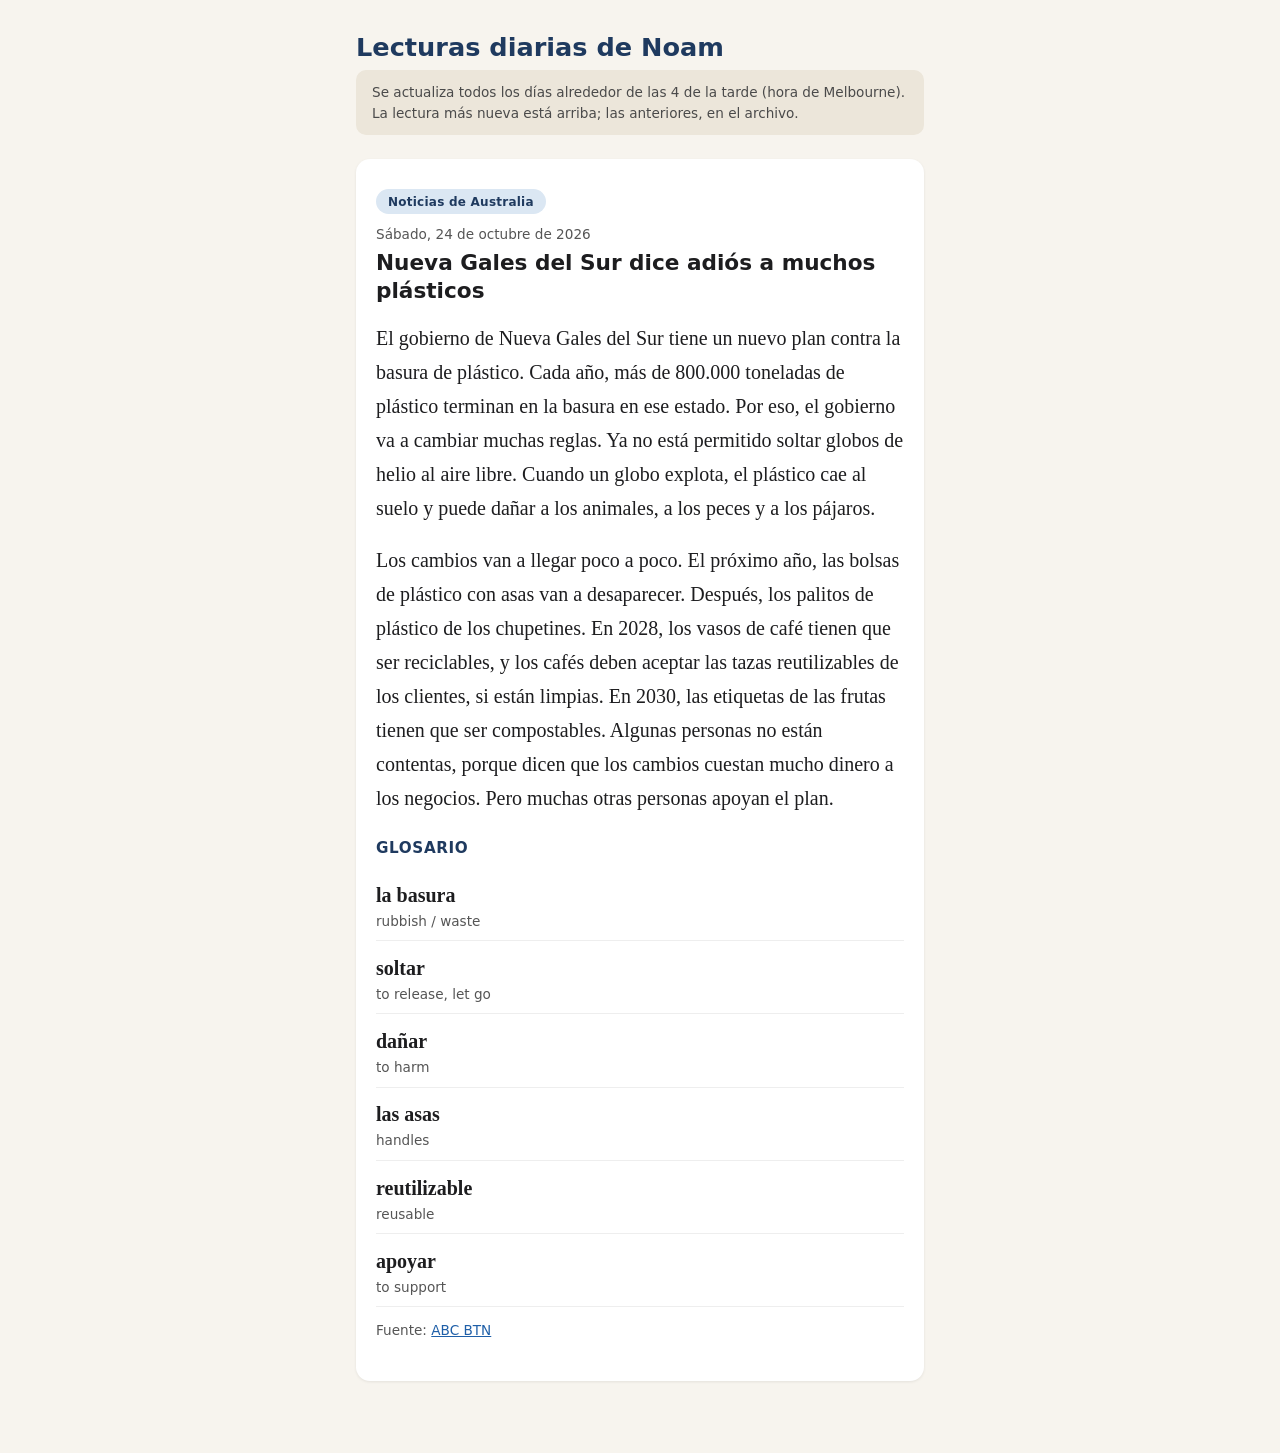
==== spanish/index.html @ 667cc692 "Make Spanish readings page standalone and phone-friendly" ====
<!doctype html>
<html lang="es">
<head>
<meta charset="utf-8">
<meta name="viewport" content="width=device-width, initial-scale=1, viewport-fit=cover">
<meta name="robots" content="noindex, nofollow">
<meta name="theme-color" content="#f7f4ee">
<title>Lecturas diarias de Noam</title>
<style>
*{box-sizing:border-box}
html{-webkit-text-size-adjust:100%}
body{margin:0;background:#f7f4ee;color:#1d1d1f;font:20px/1.7 Georgia,"Iowan Old Style","Times New Roman",serif}
main{max-width:38rem;margin:0 auto;padding:1.5rem 1.25rem 3rem}
header h1{font:700 1.6rem/1.25 system-ui,-apple-system,"Segoe UI",sans-serif;margin:.5rem 0 .4rem;color:#1f3a5f}
.note{font:.85rem/1.5 system-ui,-apple-system,sans-serif;color:#4a4a4a;background:#ece6da;border-radius:10px;padding:.75rem 1rem;margin:0 0 1.5rem}
.post{background:#fff;border-radius:14px;padding:1.4rem 1.25rem;box-shadow:0 1px 3px rgba(0,0,0,.08);margin-bottom:1.5rem}
.badge{display:inline-block;font:600 .75rem/1 system-ui,sans-serif;letter-spacing:.02em;background:#dbe7f3;color:#1f3a5f;border-radius:999px;padding:.4rem .75rem}
.date{font:.85rem/1.4 system-ui,sans-serif;color:#555;margin:.6rem 0 .2rem}
.post h2{font:700 1.35rem/1.3 system-ui,-apple-system,sans-serif;margin:.3rem 0 1rem;color:#1d1d1f}
.post p{margin:0 0 1.1rem}
h3{font:700 .95rem/1.3 system-ui,sans-serif;color:#1f3a5f;margin:1.5rem 0 .6rem;text-transform:uppercase;letter-spacing:.04em}
.gl{list-style:none;padding:0;margin:0}
.gl li{padding:.6rem 0;border-bottom:1px solid #eee}
.gl li:last-child{border-bottom:0}
.gl b{display:block;color:#1d1d1f}
.gl span{display:block;font:.85rem/1.4 system-ui,sans-serif;color:#555}
.src{font:.85rem/1.5 system-ui,sans-serif;color:#555;margin-top:1.2rem;padding-top:.8rem;border-top:1px solid #eee}
.src a{color:#1f5fa8;word-break:break-word}
.arch h2{font:700 1.15rem/1.3 system-ui,sans-serif;color:#1f3a5f;margin:2rem 0 .8rem}
details{background:#fff;border-radius:14px;margin-bottom:.8rem;box-shadow:0 1px 3px rgba(0,0,0,.08)}
summary{cursor:pointer;min-height:56px;padding:1rem 1.25rem;font:600 .95rem/1.4 system-ui,sans-serif;list-style:none}
summary::-webkit-details-marker{display:none}
summary::after{content:"＋";float:right;color:#1f3a5f}
details[open] summary::after{content:"－"}
summary small{display:block;font-weight:400;color:#555}
details .post{box-shadow:none;margin:0;padding-top:0}
</style>
</head>
<body>
<main>
  <header>
    <h1>Lecturas diarias de Noam</h1>
    <p class="note">Se actualiza todos los días alrededor de las 4 de la tarde (hora de Melbourne). La lectura más nueva está arriba; las anteriores, en el archivo.</p>
  </header>
  <div id="latest"><p>Cargando…</p></div>
  <section class="arch" id="archwrap" hidden><h2>Archivo</h2><div id="archive"></div></section>
</main>
<script>
const esc = s => String(s ?? "").replace(/[&<>"]/g, c => ({"&":"&amp;","<":"&lt;",">":"&gt;",'"':"&quot;"}[c]));
const body = (p, head) => (head ? `<span class="badge">${esc(p.topic)}</span><div class="date">${esc(p.date)}</div><h2>${esc(p.title)}</h2>` : "")
  + (p.paragraphs||[]).map(t => `<p>${esc(t)}</p>`).join("")
  + ((p.glossary||[]).length ? `<h3>Glosario</h3><ul class="gl">` + p.glossary.map(g => `<li><b>${esc(g.es)}</b><span>${esc(g.en)}</span></li>`).join("") + `</ul>` : "")
  + (p.source ? `<p class="src">Fuente: <a href="${esc(p.source.url)}" target="_blank" rel="noopener">${esc(p.source.name)}</a></p>` : "");
fetch("posts.json?v=" + Date.now(), {cache: "no-store"}).then(r => r.json()).then(posts => {
  const [latest, ...older] = posts;
  document.getElementById("latest").innerHTML = latest ? `<article class="post">${body(latest, true)}</article>` : "<p>Todavía no hay lecturas.</p>";
  if (older.length) {
    document.getElementById("archwrap").hidden = false;
    document.getElementById("archive").innerHTML = older.map(p =>
      `<details><summary><span class="badge">${esc(p.topic)}</span> ${esc(p.title)}<small>${esc(p.date)}</small></summary><article class="post">${body(p, false)}</article></details>`).join("");
  }
}).catch(e => { console.error(e); document.getElementById("latest").innerHTML = "<p>No se pudieron cargar las lecturas. Intenta más tarde.</p>"; });
</script>
</body>
</html>
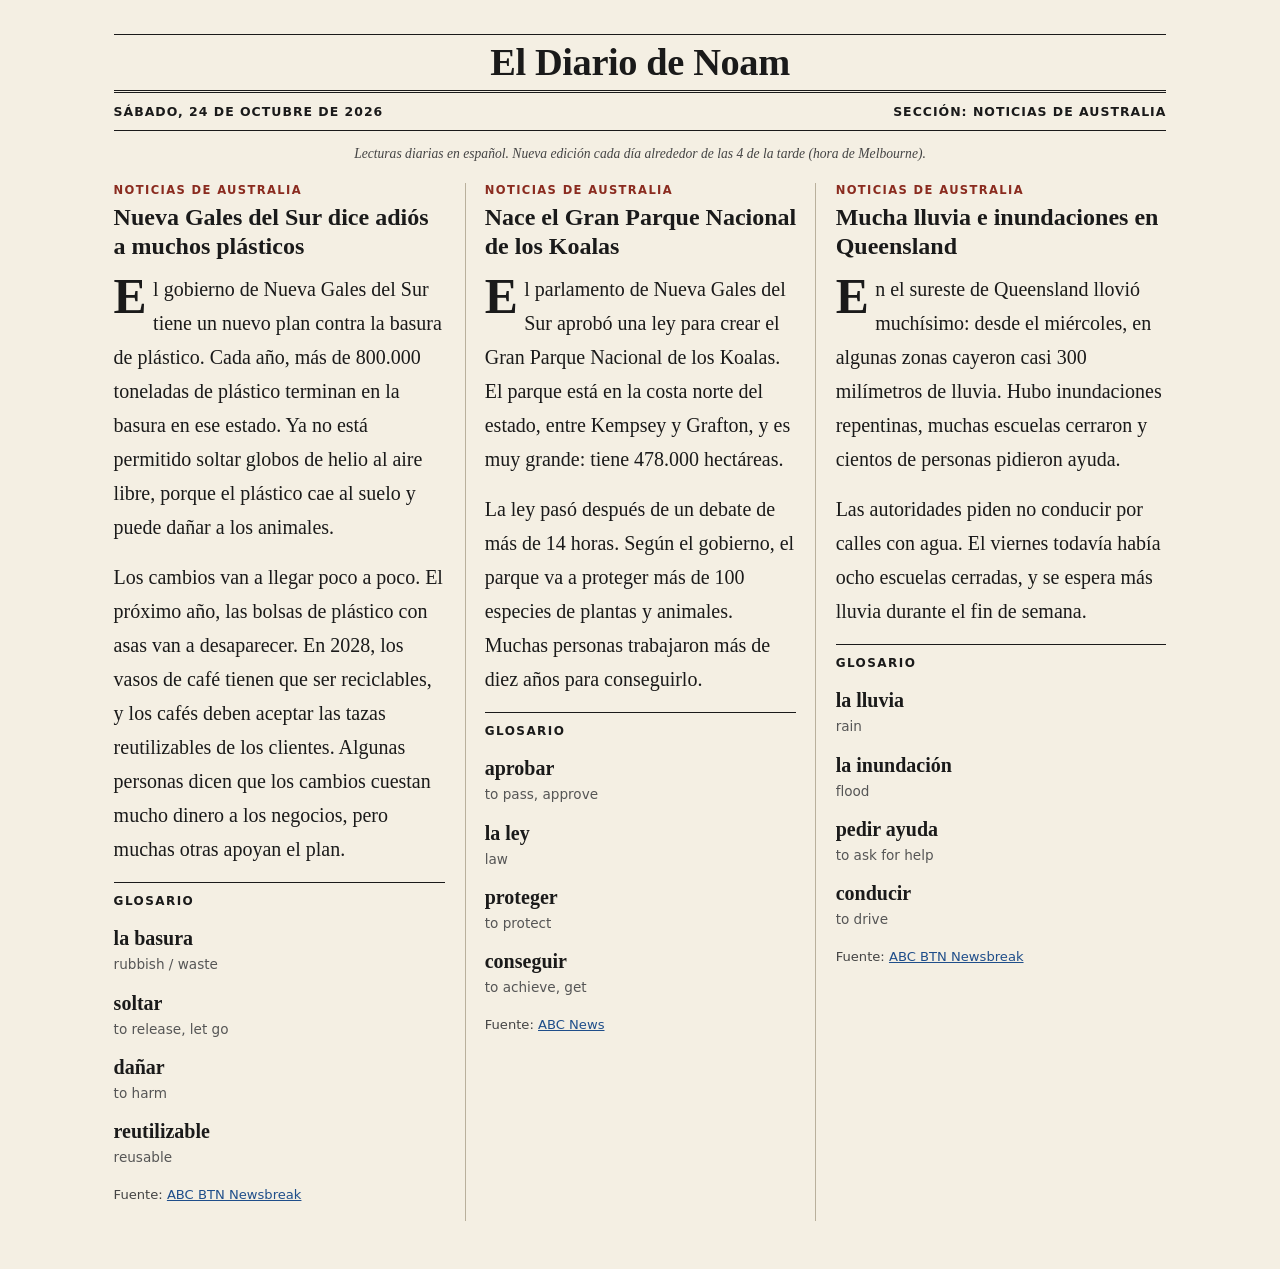
==== commit 33cf3289: "Spanish: newspaper layout with 3 daily items (index.html)" ====
--- a/spanish/index.html
+++ b/spanish/index.html
@@ -4,62 +4,80 @@
 <meta charset="utf-8">
 <meta name="viewport" content="width=device-width, initial-scale=1, viewport-fit=cover">
 <meta name="robots" content="noindex, nofollow">
-<meta name="theme-color" content="#f7f4ee">
-<title>Lecturas diarias de Noam</title>
+<meta name="theme-color" content="#f4efe3">
+<title>El Diario de Noam — Lecturas diarias</title>
 <style>
 *{box-sizing:border-box}
 html{-webkit-text-size-adjust:100%}
-body{margin:0;background:#f7f4ee;color:#1d1d1f;font:20px/1.7 Georgia,"Iowan Old Style","Times New Roman",serif}
-main{max-width:38rem;margin:0 auto;padding:1.5rem 1.25rem 3rem}
-header h1{font:700 1.6rem/1.25 system-ui,-apple-system,"Segoe UI",sans-serif;margin:.5rem 0 .4rem;color:#1f3a5f}
-.note{font:.85rem/1.5 system-ui,-apple-system,sans-serif;color:#4a4a4a;background:#ece6da;border-radius:10px;padding:.75rem 1rem;margin:0 0 1.5rem}
-.post{background:#fff;border-radius:14px;padding:1.4rem 1.25rem;box-shadow:0 1px 3px rgba(0,0,0,.08);margin-bottom:1.5rem}
-.badge{display:inline-block;font:600 .75rem/1 system-ui,sans-serif;letter-spacing:.02em;background:#dbe7f3;color:#1f3a5f;border-radius:999px;padding:.4rem .75rem}
-.date{font:.85rem/1.4 system-ui,sans-serif;color:#555;margin:.6rem 0 .2rem}
-.post h2{font:700 1.35rem/1.3 system-ui,-apple-system,sans-serif;margin:.3rem 0 1rem;color:#1d1d1f}
-.post p{margin:0 0 1.1rem}
-h3{font:700 .95rem/1.3 system-ui,sans-serif;color:#1f3a5f;margin:1.5rem 0 .6rem;text-transform:uppercase;letter-spacing:.04em}
-.gl{list-style:none;padding:0;margin:0}
-.gl li{padding:.6rem 0;border-bottom:1px solid #eee}
-.gl li:last-child{border-bottom:0}
-.gl b{display:block;color:#1d1d1f}
+body{margin:0;background:#f4efe3;color:#1a1a1a;font:20px/1.7 Georgia,"Iowan Old Style","Times New Roman",serif}
+main{max-width:38rem;margin:0 auto;padding:1.25rem 1.1rem 3rem}
+@media (min-width:900px){main{max-width:68rem}}
+.mast{text-align:center;padding:.5rem 0 0}
+.mast h1{font:900 2.4rem/1.05 "Playfair Display",Georgia,"Times New Roman",serif;letter-spacing:-.01em;margin:.2rem 0 .5rem}
+.dbl{border:0;border-top:3px double #1a1a1a;margin:.4rem 0}
+.thin{border:0;border-top:1px solid #1a1a1a;margin:.4rem 0}
+.ed{display:flex;flex-wrap:wrap;justify-content:space-between;gap:.3rem 1rem;font:600 .78rem/1.4 system-ui,sans-serif;text-transform:uppercase;letter-spacing:.08em;padding:.2rem 0}
+.note{font:italic .85rem/1.5 Georgia,serif;color:#444;text-align:center;margin:.8rem 0 1.2rem}
+.items{display:grid;grid-template-columns:1fr;gap:0}
+@media (min-width:900px){.items{grid-template-columns:repeat(3,1fr)}.items article{padding:0 1.2rem;border-left:1px solid #b9b09c}.items article:first-child{border-left:0;padding-left:0}.items article:last-child{padding-right:0}}
+article{padding:1rem 0 1.4rem;border-bottom:1px solid #b9b09c}
+@media (min-width:900px){article{border-bottom:0}}
+.kicker{font:700 .72rem/1.3 system-ui,sans-serif;text-transform:uppercase;letter-spacing:.12em;color:#8a2b1f}
+article h2{font:800 1.5rem/1.2 Georgia,"Times New Roman",serif;margin:.3rem 0 .7rem}
+article p{margin:0 0 1rem}
+article p:first-of-type::first-letter{float:left;font:800 3.1rem/.85 Georgia,serif;padding:.3rem .4rem 0 0}
+.gl{border-top:1px solid #1a1a1a;margin-top:.6rem;padding-top:.5rem}
+.gl h3{font:700 .75rem/1.3 system-ui,sans-serif;text-transform:uppercase;letter-spacing:.12em;margin:.2rem 0 .4rem;font-variant:small-caps}
+.gl ul{list-style:none;padding:0;margin:0}
+.gl li{padding:.35rem 0}
+.gl b{display:block}
 .gl span{display:block;font:.85rem/1.4 system-ui,sans-serif;color:#555}
-.src{font:.85rem/1.5 system-ui,sans-serif;color:#555;margin-top:1.2rem;padding-top:.8rem;border-top:1px solid #eee}
-.src a{color:#1f5fa8;word-break:break-word}
-.arch h2{font:700 1.15rem/1.3 system-ui,sans-serif;color:#1f3a5f;margin:2rem 0 .8rem}
-details{background:#fff;border-radius:14px;margin-bottom:.8rem;box-shadow:0 1px 3px rgba(0,0,0,.08)}
-summary{cursor:pointer;min-height:56px;padding:1rem 1.25rem;font:600 .95rem/1.4 system-ui,sans-serif;list-style:none}
+.src{font:.82rem/1.5 system-ui,sans-serif;color:#444;margin-top:.8rem}
+.src a{color:#1f4e8a;word-break:break-word}
+.arch{margin-top:2rem}
+.arch h2{font:800 1.3rem/1.2 Georgia,serif;text-align:center;margin:0 0 .6rem}
+details{border-bottom:1px solid #b9b09c}
+summary{cursor:pointer;min-height:56px;padding:1rem .2rem;font:700 1rem/1.4 Georgia,serif;list-style:none}
 summary::-webkit-details-marker{display:none}
-summary::after{content:"＋";float:right;color:#1f3a5f}
+summary::after{content:"＋";float:right}
 details[open] summary::after{content:"－"}
-summary small{display:block;font-weight:400;color:#555}
-details .post{box-shadow:none;margin:0;padding-top:0}
+summary small{display:block;font:600 .75rem/1.4 system-ui,sans-serif;text-transform:uppercase;letter-spacing:.08em;color:#666}
 </style>
 </head>
 <body>
 <main>
-  <header>
-    <h1>Lecturas diarias de Noam</h1>
-    <p class="note">Se actualiza todos los días alrededor de las 4 de la tarde (hora de Melbourne). La lectura más nueva está arriba; las anteriores, en el archivo.</p>
+  <header class="mast">
+    <hr class="thin">
+    <h1>El Diario de Noam</h1>
+    <hr class="dbl">
+    <div class="ed"><span id="edate">—</span><span id="esec">Sección: —</span></div>
+    <hr class="thin">
+    <p class="note">Lecturas diarias en español. Nueva edición cada día alrededor de las 4 de la tarde (hora de Melbourne).</p>
   </header>
-  <div id="latest"><p>Cargando…</p></div>
-  <section class="arch" id="archwrap" hidden><h2>Archivo</h2><div id="archive"></div></section>
+  <section id="today"><p>Cargando…</p></section>
+  <section class="arch" id="archwrap" hidden><hr class="dbl"><h2>Ediciones anteriores</h2><div id="archive"></div></section>
 </main>
 <script>
 const esc = s => String(s ?? "").replace(/[&<>"]/g, c => ({"&":"&amp;","<":"&lt;",">":"&gt;",'"':"&quot;"}[c]));
-const body = (p, head) => (head ? `<span class="badge">${esc(p.topic)}</span><div class="date">${esc(p.date)}</div><h2>${esc(p.title)}</h2>` : "")
-  + (p.paragraphs||[]).map(t => `<p>${esc(t)}</p>`).join("")
-  + ((p.glossary||[]).length ? `<h3>Glosario</h3><ul class="gl">` + p.glossary.map(g => `<li><b>${esc(g.es)}</b><span>${esc(g.en)}</span></li>`).join("") + `</ul>` : "")
-  + (p.source ? `<p class="src">Fuente: <a href="${esc(p.source.url)}" target="_blank" rel="noopener">${esc(p.source.name)}</a></p>` : "");
-fetch("posts.json?v=" + Date.now(), {cache: "no-store"}).then(r => r.json()).then(posts => {
-  const [latest, ...older] = posts;
-  document.getElementById("latest").innerHTML = latest ? `<article class="post">${body(latest, true)}</article>` : "<p>Todavía no hay lecturas.</p>";
+const norm = e => e.items ? e : { ...e, items: [{ title: e.title, paragraphs: e.paragraphs, glossary: e.glossary, source: e.source }] };
+const item = (it, sec) => `<article><div class="kicker">${esc(sec)}</div><h2>${esc(it.title)}</h2>`
+  + (it.paragraphs||[]).map(t => `<p>${esc(t)}</p>`).join("")
+  + ((it.glossary||[]).length ? `<div class="gl"><h3>Glosario</h3><ul>` + it.glossary.map(g => `<li><b>${esc(g.es)}</b><span>${esc(g.en)}</span></li>`).join("") + `</ul></div>` : "")
+  + (it.source ? `<p class="src">Fuente: <a href="${esc(it.source.url)}" target="_blank" rel="noopener">${esc(it.source.name)}</a></p>` : "")
+  + `</article>`;
+const edition = e => `<div class="items">${e.items.map(it => item(it, e.topic)).join("")}</div>`;
+fetch("posts.json?v=" + Date.now(), {cache: "no-store"}).then(r => r.json()).then(raw => {
+  const eds = raw.map(norm), [cur, ...older] = eds;
+  if (!cur) { document.getElementById("today").innerHTML = "<p>Todavía no hay ediciones.</p>"; return; }
+  document.getElementById("edate").textContent = cur.date;
+  document.getElementById("esec").textContent = "Sección: " + cur.topic;
+  document.getElementById("today").innerHTML = edition(cur);
   if (older.length) {
     document.getElementById("archwrap").hidden = false;
-    document.getElementById("archive").innerHTML = older.map(p =>
-      `<details><summary><span class="badge">${esc(p.topic)}</span> ${esc(p.title)}<small>${esc(p.date)}</small></summary><article class="post">${body(p, false)}</article></details>`).join("");
+    document.getElementById("archive").innerHTML = older.map(e =>
+      `<details><summary>${esc(e.date)}<small>Sección: ${esc(e.topic)} · ${e.items.length} noticia${e.items.length > 1 ? "s" : ""}</small></summary>${edition(e)}</details>`).join("");
   }
-}).catch(e => { console.error(e); document.getElementById("latest").innerHTML = "<p>No se pudieron cargar las lecturas. Intenta más tarde.</p>"; });
+}).catch(e => { console.error(e); document.getElementById("today").innerHTML = "<p>No se pudo cargar la edición. Intenta más tarde.</p>"; });
 </script>
 </body>
 </html>
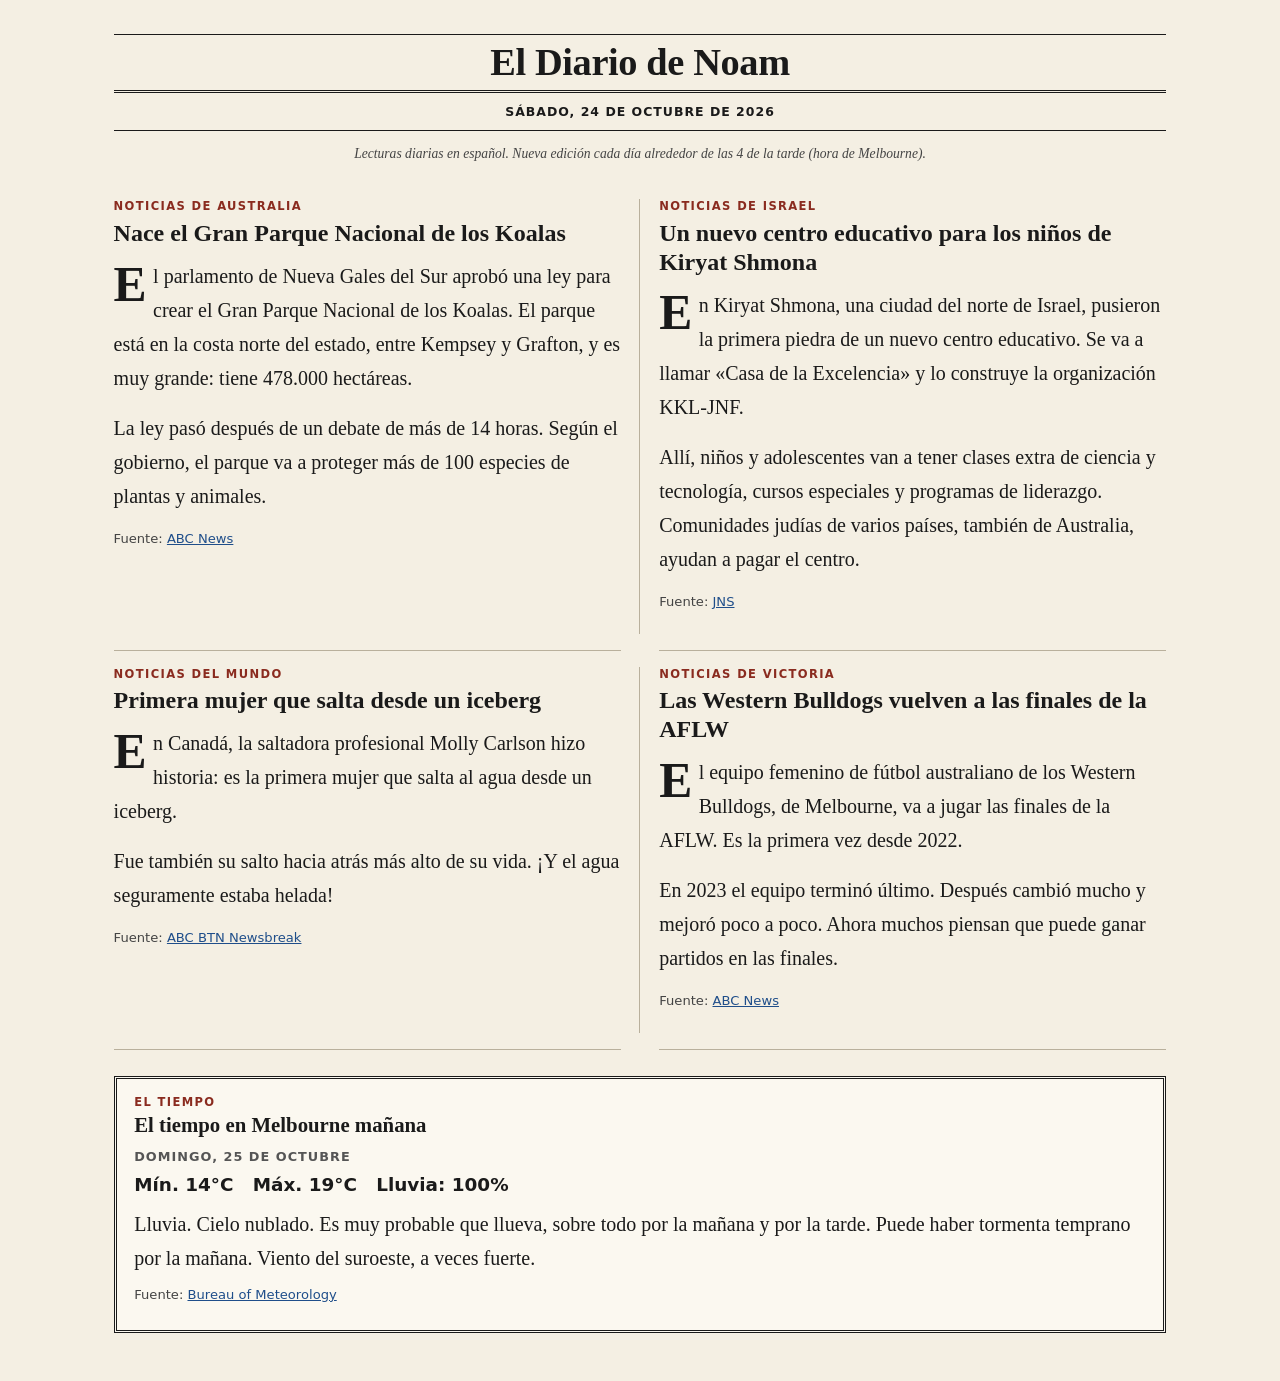
==== commit 39eb0c1d: "Diario: 4 sections + Melbourne weather, no glossary (index.html)" ====
--- a/spanish/index.html
+++ b/spanish/index.html
@@ -19,19 +19,19 @@
 .ed{display:flex;flex-wrap:wrap;justify-content:space-between;gap:.3rem 1rem;font:600 .78rem/1.4 system-ui,sans-serif;text-transform:uppercase;letter-spacing:.08em;padding:.2rem 0}
 .note{font:italic .85rem/1.5 Georgia,serif;color:#444;text-align:center;margin:.8rem 0 1.2rem}
 .items{display:grid;grid-template-columns:1fr;gap:0}
-@media (min-width:900px){.items{grid-template-columns:repeat(3,1fr)}.items article{padding:0 1.2rem;border-left:1px solid #b9b09c}.items article:first-child{border-left:0;padding-left:0}.items article:last-child{padding-right:0}}
+@media (min-width:900px){.items{grid-template-columns:1fr 1fr;column-gap:2.4rem}.items article{position:relative}.items article:nth-child(odd)::after{content:"";position:absolute;top:1rem;bottom:1rem;right:-1.2rem;border-right:1px solid #b9b09c}}
 article{padding:1rem 0 1.4rem;border-bottom:1px solid #b9b09c}
-@media (min-width:900px){article{border-bottom:0}}
+
 .kicker{font:700 .72rem/1.3 system-ui,sans-serif;text-transform:uppercase;letter-spacing:.12em;color:#8a2b1f}
 article h2{font:800 1.5rem/1.2 Georgia,"Times New Roman",serif;margin:.3rem 0 .7rem}
 article p{margin:0 0 1rem}
 article p:first-of-type::first-letter{float:left;font:800 3.1rem/.85 Georgia,serif;padding:.3rem .4rem 0 0}
-.gl{border-top:1px solid #1a1a1a;margin-top:.6rem;padding-top:.5rem}
-.gl h3{font:700 .75rem/1.3 system-ui,sans-serif;text-transform:uppercase;letter-spacing:.12em;margin:.2rem 0 .4rem;font-variant:small-caps}
-.gl ul{list-style:none;padding:0;margin:0}
-.gl li{padding:.35rem 0}
-.gl b{display:block}
-.gl span{display:block;font:.85rem/1.4 system-ui,sans-serif;color:#555}
+
+.wx{border:3px double #1a1a1a;padding:1rem 1.1rem;margin:1.6rem 0 0;background:#fbf8f0}
+.wx h2{font:800 1.3rem/1.2 Georgia,serif;margin:.2rem 0 .6rem}
+.wx .t{display:flex;gap:1.2rem;flex-wrap:wrap;font:700 1.15rem/1.4 system-ui,sans-serif;margin:.2rem 0 .6rem}
+.wx p{margin:0 0 .6rem}
+.date{font:600 .8rem/1.4 system-ui,sans-serif;text-transform:uppercase;letter-spacing:.08em;color:#555;margin:0 0 .4rem}
 .src{font:.82rem/1.5 system-ui,sans-serif;color:#444;margin-top:.8rem}
 .src a{color:#1f4e8a;word-break:break-word}
 .arch{margin-top:2rem}
@@ -50,7 +50,7 @@
     <hr class="thin">
     <h1>El Diario de Noam</h1>
     <hr class="dbl">
-    <div class="ed"><span id="edate">—</span><span id="esec">Sección: —</span></div>
+    <div class="ed" style="justify-content:center"><span id="edate">—</span></div>
     <hr class="thin">
     <p class="note">Lecturas diarias en español. Nueva edición cada día alrededor de las 4 de la tarde (hora de Melbourne).</p>
   </header>
@@ -59,25 +59,26 @@
 </main>
 <script>
 const esc = s => String(s ?? "").replace(/[&<>"]/g, c => ({"&":"&amp;","<":"&lt;",">":"&gt;",'"':"&quot;"}[c]));
-const norm = e => e.items ? e : { ...e, items: [{ title: e.title, paragraphs: e.paragraphs, glossary: e.glossary, source: e.source }] };
-const item = (it, sec) => `<article><div class="kicker">${esc(sec)}</div><h2>${esc(it.title)}</h2>`
+const norm = e => e.items ? e : { ...e, items: [{ title: e.title, paragraphs: e.paragraphs, source: e.source }] };
+const item = (it, e) => `<article><div class="kicker">${esc(it.section || e.topic || "")}</div><h2>${esc(it.title)}</h2>`
   + (it.paragraphs||[]).map(t => `<p>${esc(t)}</p>`).join("")
-  + ((it.glossary||[]).length ? `<div class="gl"><h3>Glosario</h3><ul>` + it.glossary.map(g => `<li><b>${esc(g.es)}</b><span>${esc(g.en)}</span></li>`).join("") + `</ul></div>` : "")
   + (it.source ? `<p class="src">Fuente: <a href="${esc(it.source.url)}" target="_blank" rel="noopener">${esc(it.source.name)}</a></p>` : "")
   + `</article>`;
-const edition = e => `<div class="items">${e.items.map(it => item(it, e.topic)).join("")}</div>`;
+const wx = w => !w ? "" : `<aside class="wx"><div class="kicker">El tiempo</div><h2>El tiempo en Melbourne mañana</h2><div class="date">${esc(w.day)}</div>`
+  + `<div class="t"><span>Mín. ${esc(w.min)}°C</span><span>Máx. ${esc(w.max)}°C</span><span>Lluvia: ${esc(w.rainChance)}%</span></div>`
+  + `<p>${esc(w.summary)}</p>` + (w.source ? `<p class="src">Fuente: <a href="${esc(w.source.url)}" target="_blank" rel="noopener">${esc(w.source.name)}</a></p>` : "") + `</aside>`;
+const edition = e => `<div class="items">${e.items.map(it => item(it, e)).join("")}</div>${wx(e.weather)}`;
 fetch("posts.json?v=" + Date.now(), {cache: "no-store"}).then(r => r.json()).then(raw => {
-  const eds = raw.map(norm), [cur, ...older] = eds;
+  const [cur, ...older] = raw.map(norm);
   if (!cur) { document.getElementById("today").innerHTML = "<p>Todavía no hay ediciones.</p>"; return; }
   document.getElementById("edate").textContent = cur.date;
-  document.getElementById("esec").textContent = "Sección: " + cur.topic;
   document.getElementById("today").innerHTML = edition(cur);
   if (older.length) {
     document.getElementById("archwrap").hidden = false;
     document.getElementById("archive").innerHTML = older.map(e =>
-      `<details><summary>${esc(e.date)}<small>Sección: ${esc(e.topic)} · ${e.items.length} noticia${e.items.length > 1 ? "s" : ""}</small></summary>${edition(e)}</details>`).join("");
+      `<details><summary>${esc(e.date)}<small>${e.items.length} noticia${e.items.length > 1 ? "s" : ""}${e.weather ? " · el tiempo" : ""}</small></summary>${edition(e)}</details>`).join("");
   }
-}).catch(e => { console.error(e); document.getElementById("today").innerHTML = "<p>No se pudo cargar la edición. Intenta más tarde.</p>"; });
+}).catch(err => { console.error(err); document.getElementById("today").innerHTML = "<p>No se pudo cargar la edición. Intenta más tarde.</p>"; });
 </script>
 </body>
 </html>
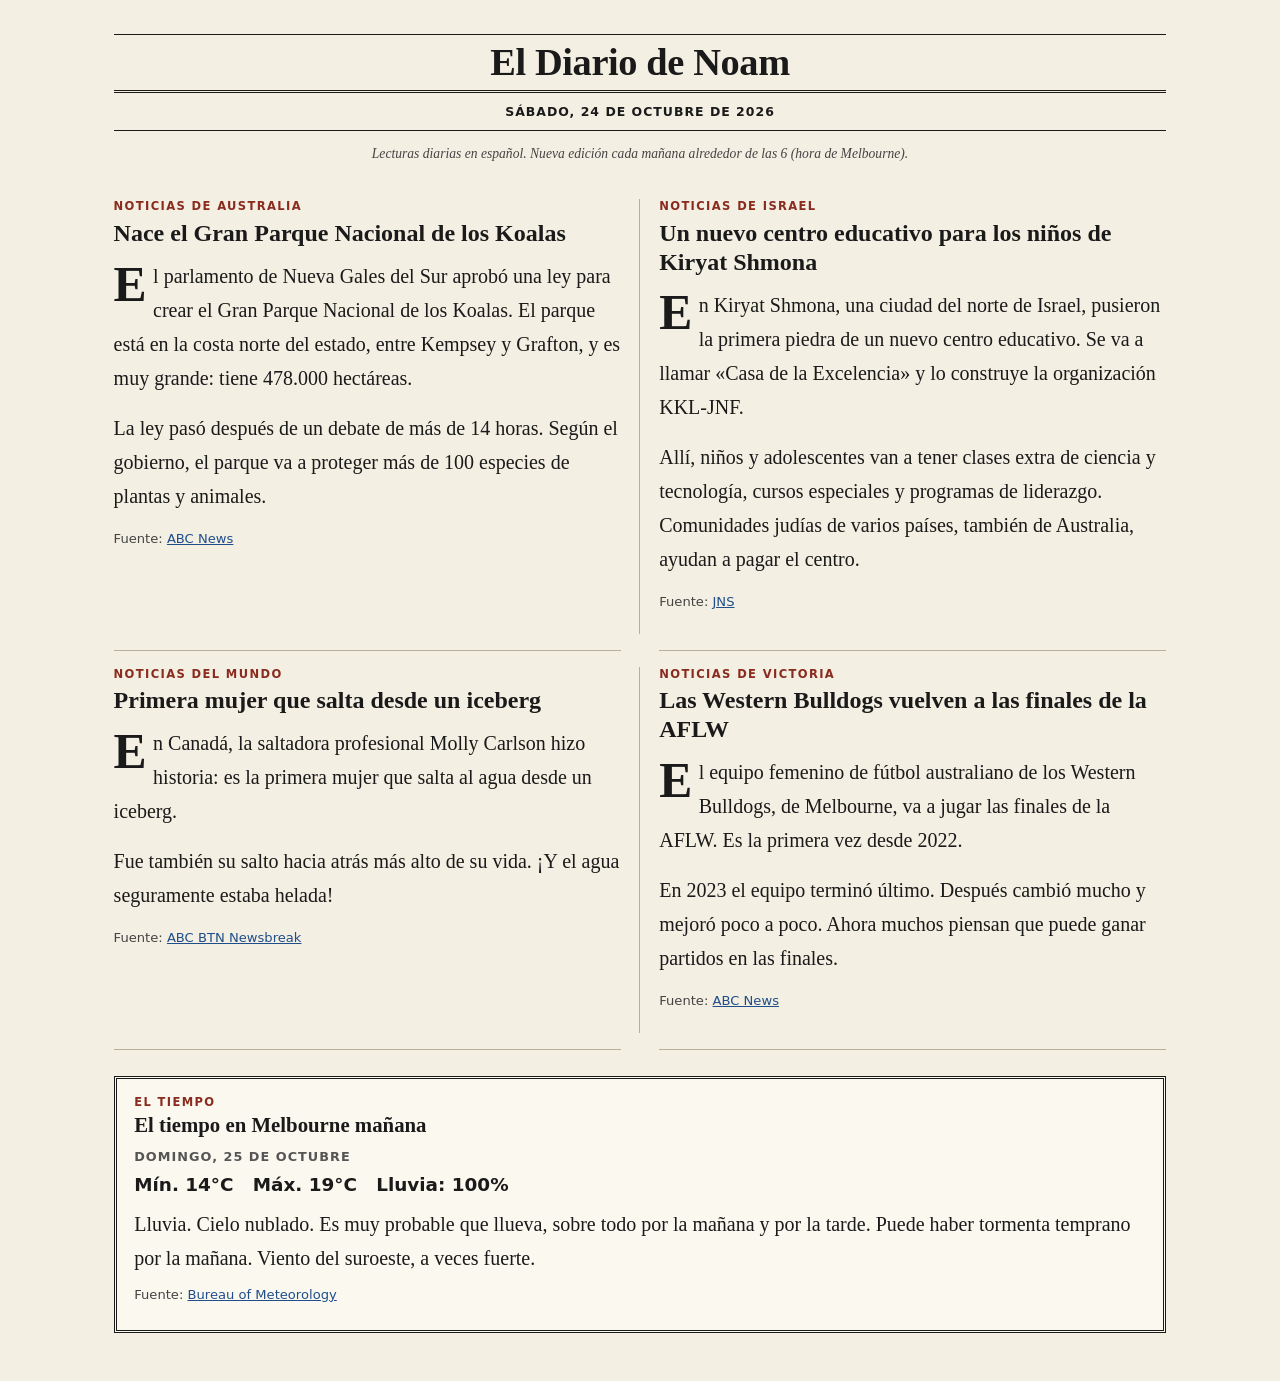
==== commit 054a45b0: "Diario: 6 AM editions, today's Bentleigh East weather heading" ====
--- a/spanish/index.html
+++ b/spanish/index.html
@@ -52,7 +52,7 @@
     <hr class="dbl">
     <div class="ed" style="justify-content:center"><span id="edate">—</span></div>
     <hr class="thin">
-    <p class="note">Lecturas diarias en español. Nueva edición cada día alrededor de las 4 de la tarde (hora de Melbourne).</p>
+    <p class="note">Lecturas diarias en español. Nueva edición cada mañana alrededor de las 6 (hora de Melbourne).</p>
   </header>
   <section id="today"><p>Cargando…</p></section>
   <section class="arch" id="archwrap" hidden><hr class="dbl"><h2>Ediciones anteriores</h2><div id="archive"></div></section>
@@ -64,7 +64,7 @@
   + (it.paragraphs||[]).map(t => `<p>${esc(t)}</p>`).join("")
   + (it.source ? `<p class="src">Fuente: <a href="${esc(it.source.url)}" target="_blank" rel="noopener">${esc(it.source.name)}</a></p>` : "")
   + `</article>`;
-const wx = w => !w ? "" : `<aside class="wx"><div class="kicker">El tiempo</div><h2>El tiempo en Melbourne mañana</h2><div class="date">${esc(w.day)}</div>`
+const wx = w => !w ? "" : `<aside class="wx"><div class="kicker">El tiempo</div><h2>${esc(w.heading || (w.place ? "El tiempo hoy en " + w.place : "El tiempo en Melbourne mañana"))}</h2><div class="date">${esc(w.day)}</div>`
   + `<div class="t"><span>Mín. ${esc(w.min)}°C</span><span>Máx. ${esc(w.max)}°C</span><span>Lluvia: ${esc(w.rainChance)}%</span></div>`
   + `<p>${esc(w.summary)}</p>` + (w.source ? `<p class="src">Fuente: <a href="${esc(w.source.url)}" target="_blank" rel="noopener">${esc(w.source.name)}</a></p>` : "") + `</aside>`;
 const edition = e => `<div class="items">${e.items.map(it => item(it, e)).join("")}</div>${wx(e.weather)}`;
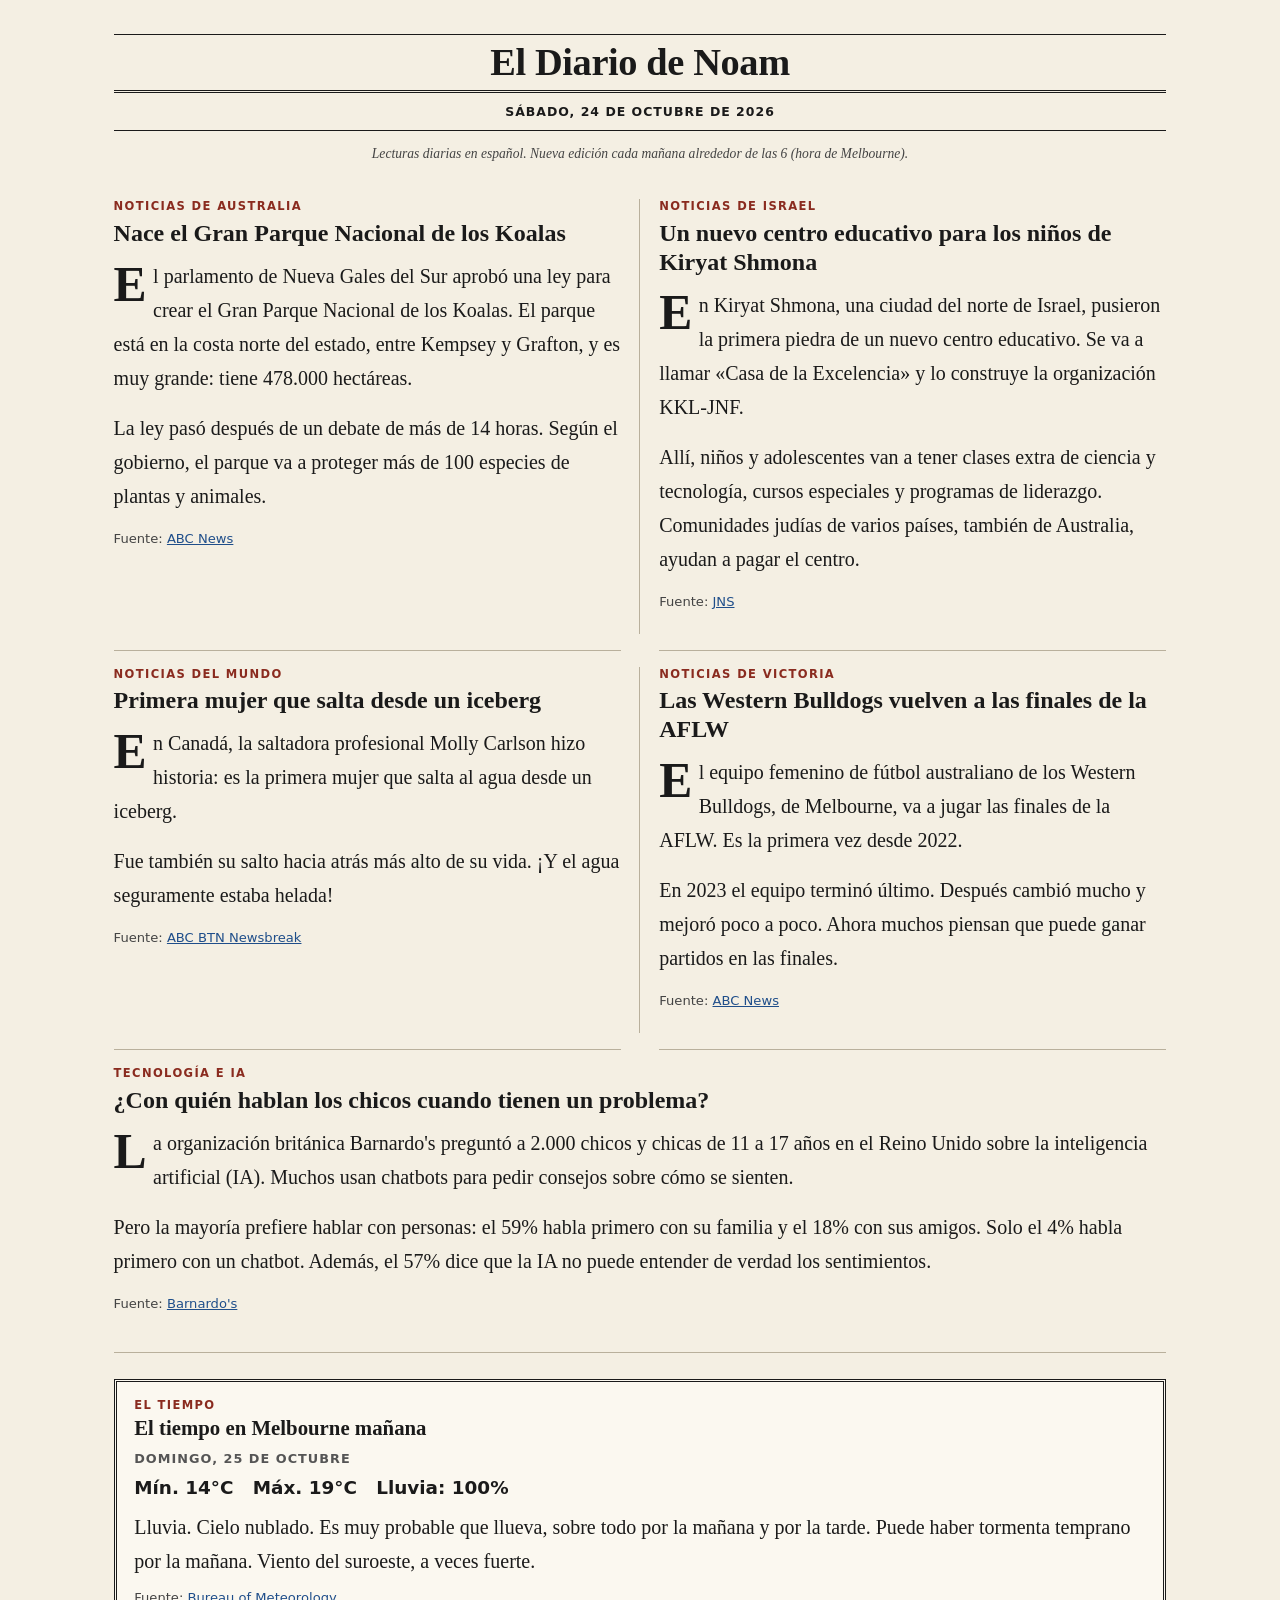
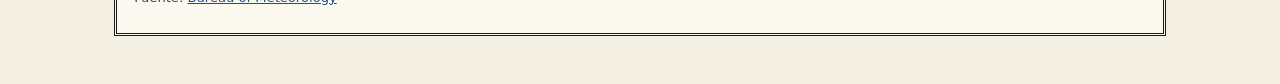
==== commit ac0cfb0f: "Diario: add Tecnología e IA section (index.html)" ====
--- a/spanish/index.html
+++ b/spanish/index.html
@@ -19,7 +19,7 @@
 .ed{display:flex;flex-wrap:wrap;justify-content:space-between;gap:.3rem 1rem;font:600 .78rem/1.4 system-ui,sans-serif;text-transform:uppercase;letter-spacing:.08em;padding:.2rem 0}
 .note{font:italic .85rem/1.5 Georgia,serif;color:#444;text-align:center;margin:.8rem 0 1.2rem}
 .items{display:grid;grid-template-columns:1fr;gap:0}
-@media (min-width:900px){.items{grid-template-columns:1fr 1fr;column-gap:2.4rem}.items article{position:relative}.items article:nth-child(odd)::after{content:"";position:absolute;top:1rem;bottom:1rem;right:-1.2rem;border-right:1px solid #b9b09c}}
+@media (min-width:900px){.items{grid-template-columns:1fr 1fr;column-gap:2.4rem}.items article{position:relative}.items article:nth-child(odd)::after{content:"";position:absolute;top:1rem;bottom:1rem;right:-1.2rem;border-right:1px solid #b9b09c}.items article:last-child:nth-child(odd){grid-column:1/-1}.items article:last-child:nth-child(odd)::after{display:none}}
 article{padding:1rem 0 1.4rem;border-bottom:1px solid #b9b09c}
 
 .kicker{font:700 .72rem/1.3 system-ui,sans-serif;text-transform:uppercase;letter-spacing:.12em;color:#8a2b1f}
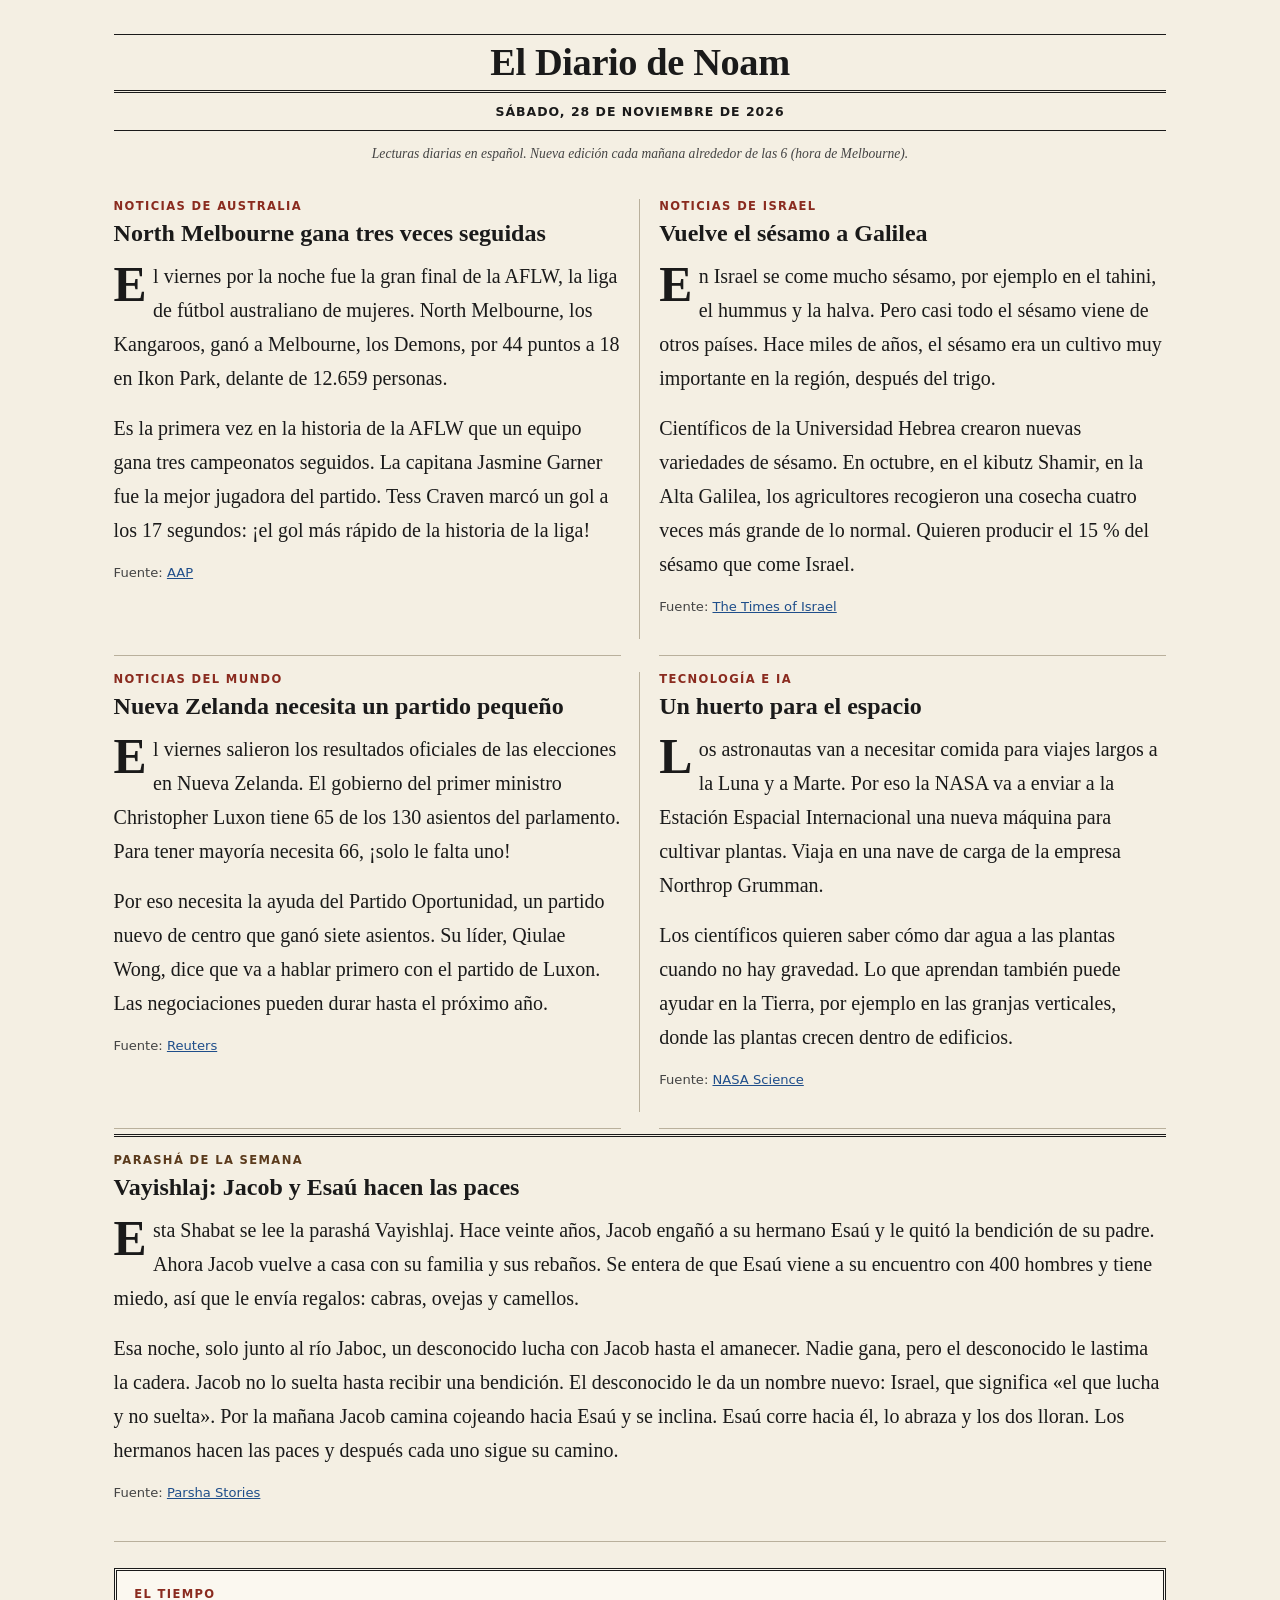
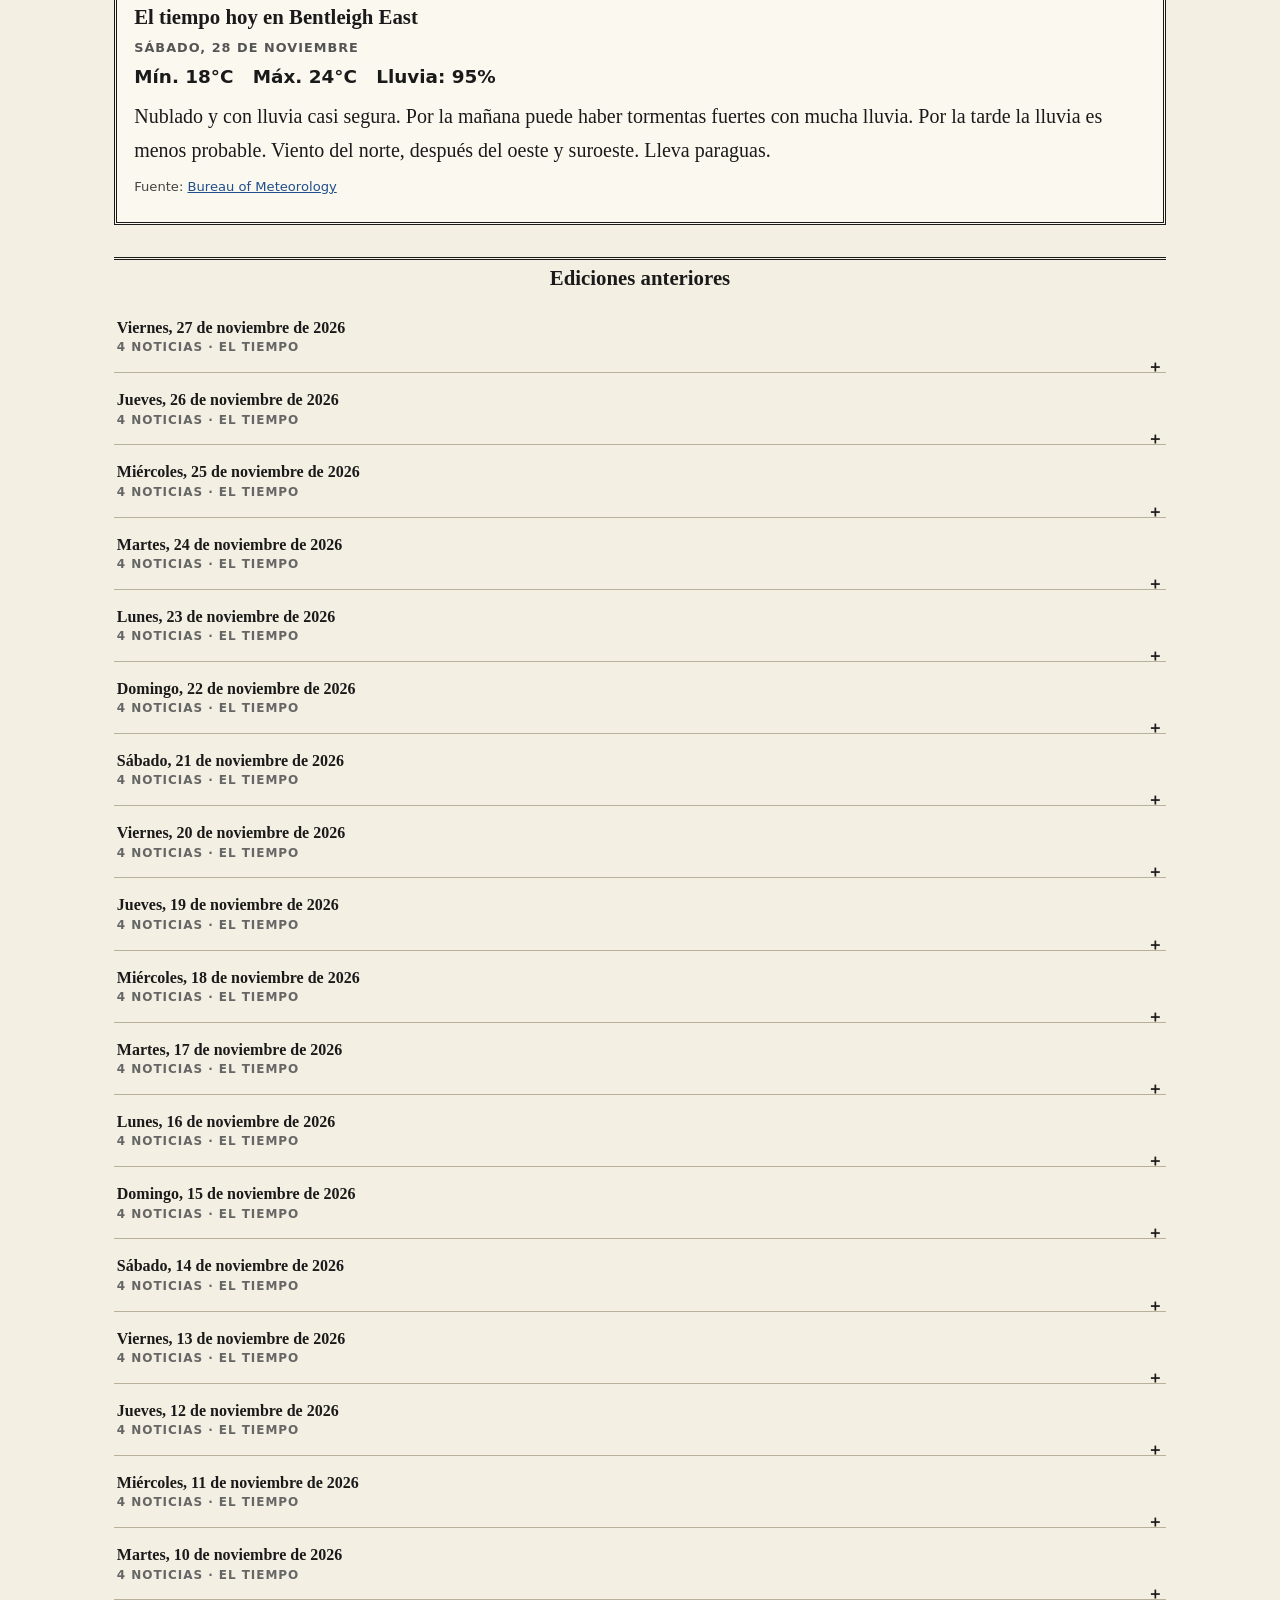
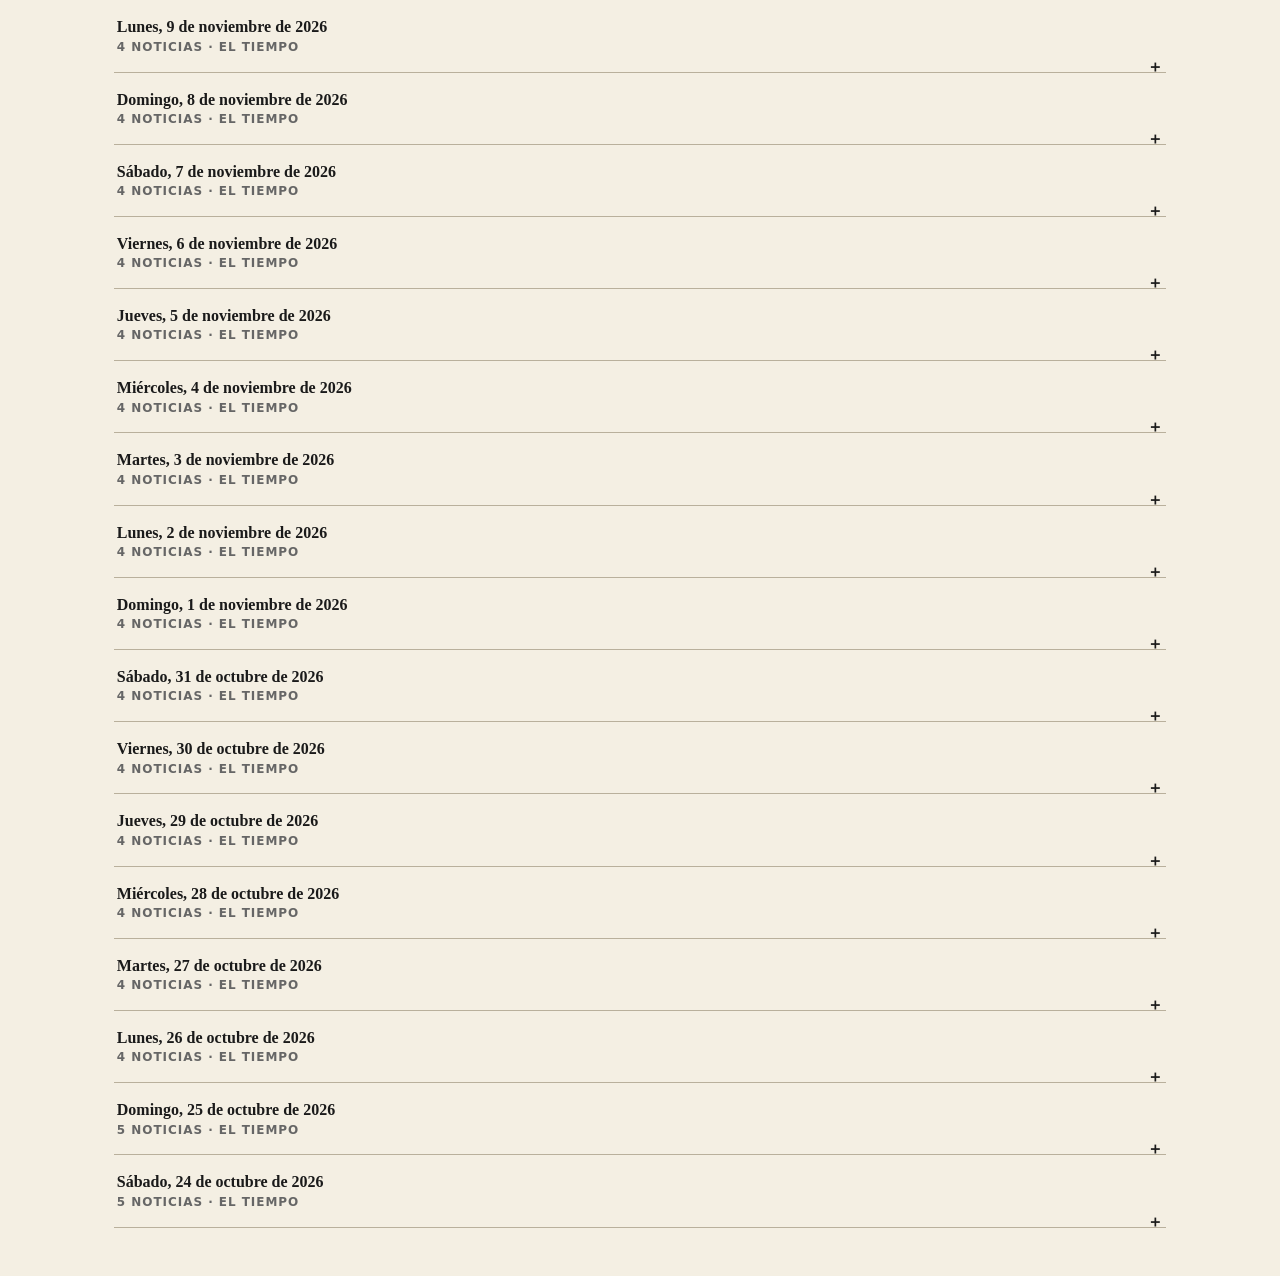
==== commit f028e823: "Add Saturday parasha story to El Diario de Noam (Vayishlaj)" ====
--- a/spanish/index.html
+++ b/spanish/index.html
@@ -23,6 +23,8 @@
 article{padding:1rem 0 1.4rem;border-bottom:1px solid #b9b09c}
 
 .kicker{font:700 .72rem/1.3 system-ui,sans-serif;text-transform:uppercase;letter-spacing:.12em;color:#8a2b1f}
+article.parasha{border-top:3px double #1a1a1a;margin-top:.35rem}
+article.parasha .kicker{color:#5a3a1c}
 article h2{font:800 1.5rem/1.2 Georgia,"Times New Roman",serif;margin:.3rem 0 .7rem}
 article p{margin:0 0 1rem}
 article p:first-of-type::first-letter{float:left;font:800 3.1rem/.85 Georgia,serif;padding:.3rem .4rem 0 0}
@@ -60,7 +62,7 @@
 <script>
 const esc = s => String(s ?? "").replace(/[&<>"]/g, c => ({"&":"&amp;","<":"&lt;",">":"&gt;",'"':"&quot;"}[c]));
 const norm = e => e.items ? e : { ...e, items: [{ title: e.title, paragraphs: e.paragraphs, source: e.source }] };
-const item = (it, e) => `<article><div class="kicker">${esc(it.section || e.topic || "")}</div><h2>${esc(it.title)}</h2>`
+const item = (it, e) => `<article${/parash[aá]/i.test(it.section||"") ? ' class="parasha"' : ""}><div class="kicker">${esc(it.section || e.topic || "")}</div><h2>${esc(it.title)}</h2>`
   + (it.paragraphs||[]).map(t => `<p>${esc(t)}</p>`).join("")
   + (it.source ? `<p class="src">Fuente: <a href="${esc(it.source.url)}" target="_blank" rel="noopener">${esc(it.source.name)}</a></p>` : "")
   + `</article>`;
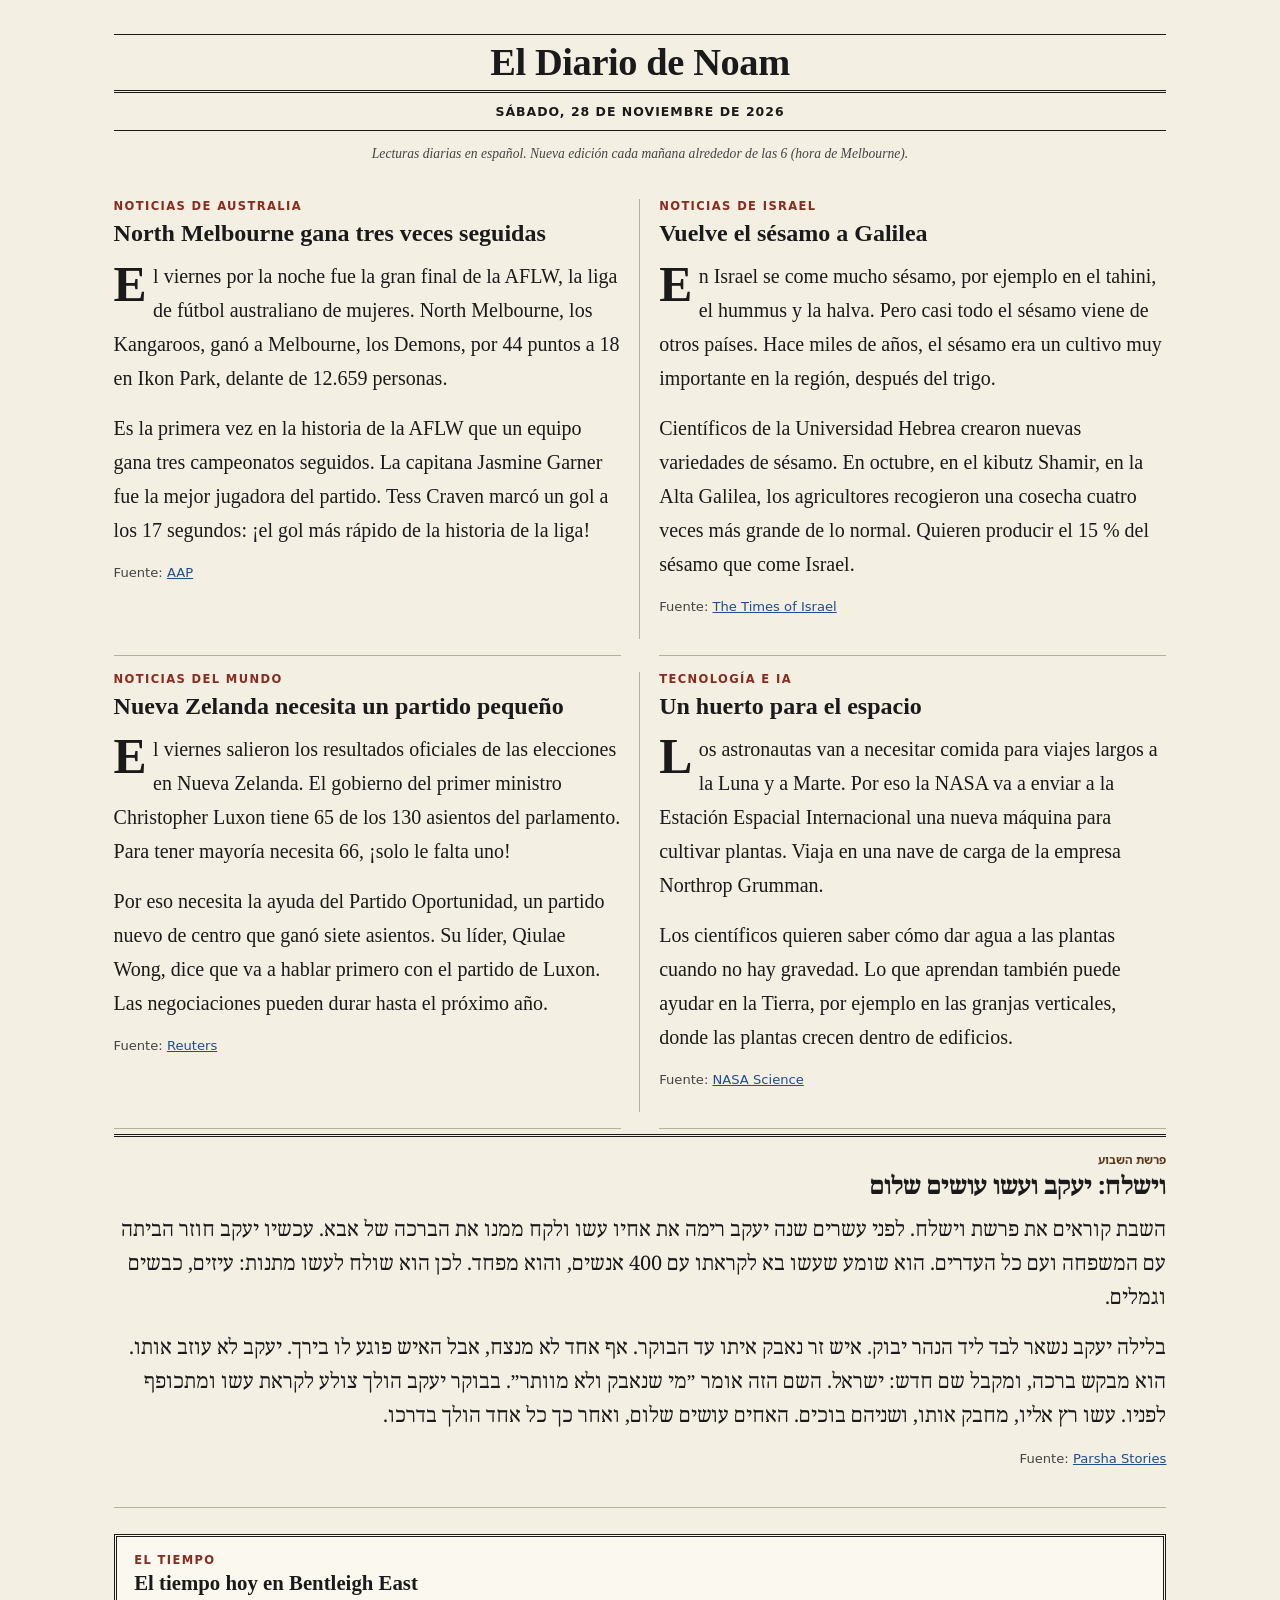
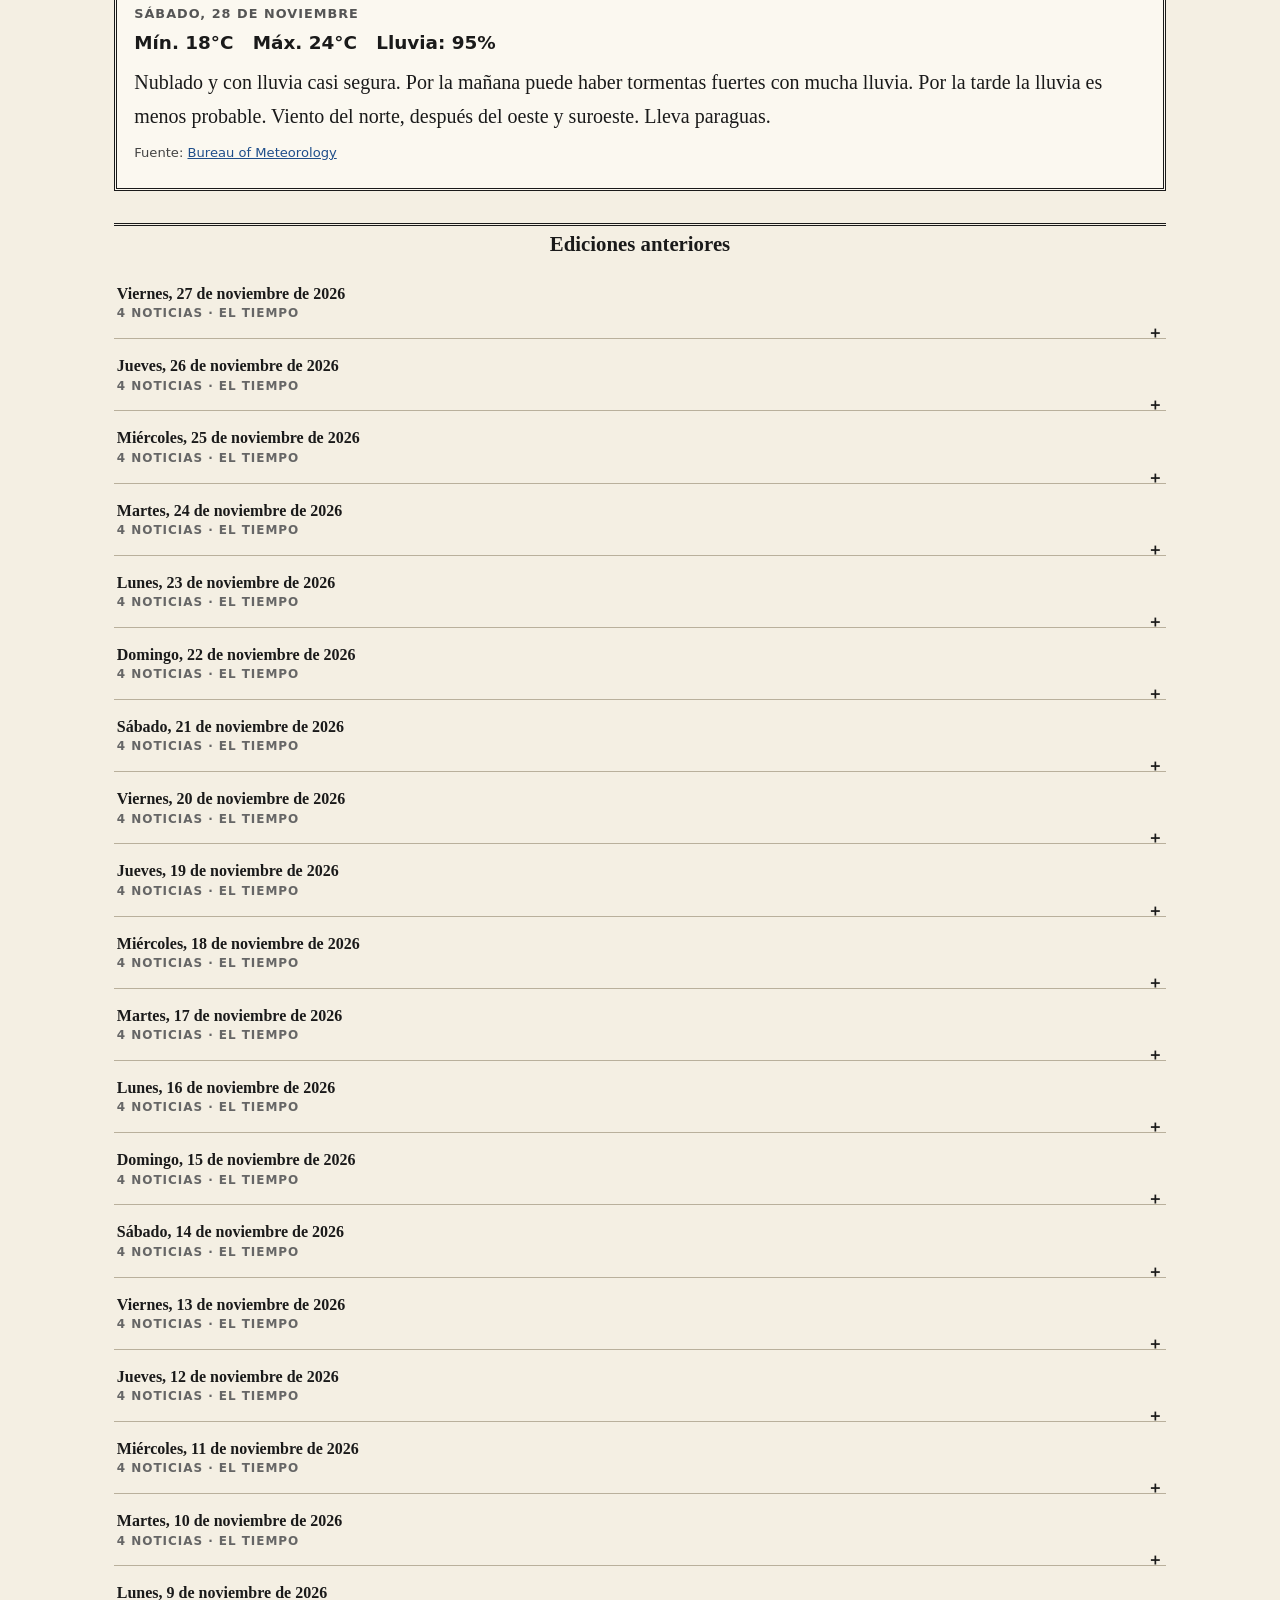
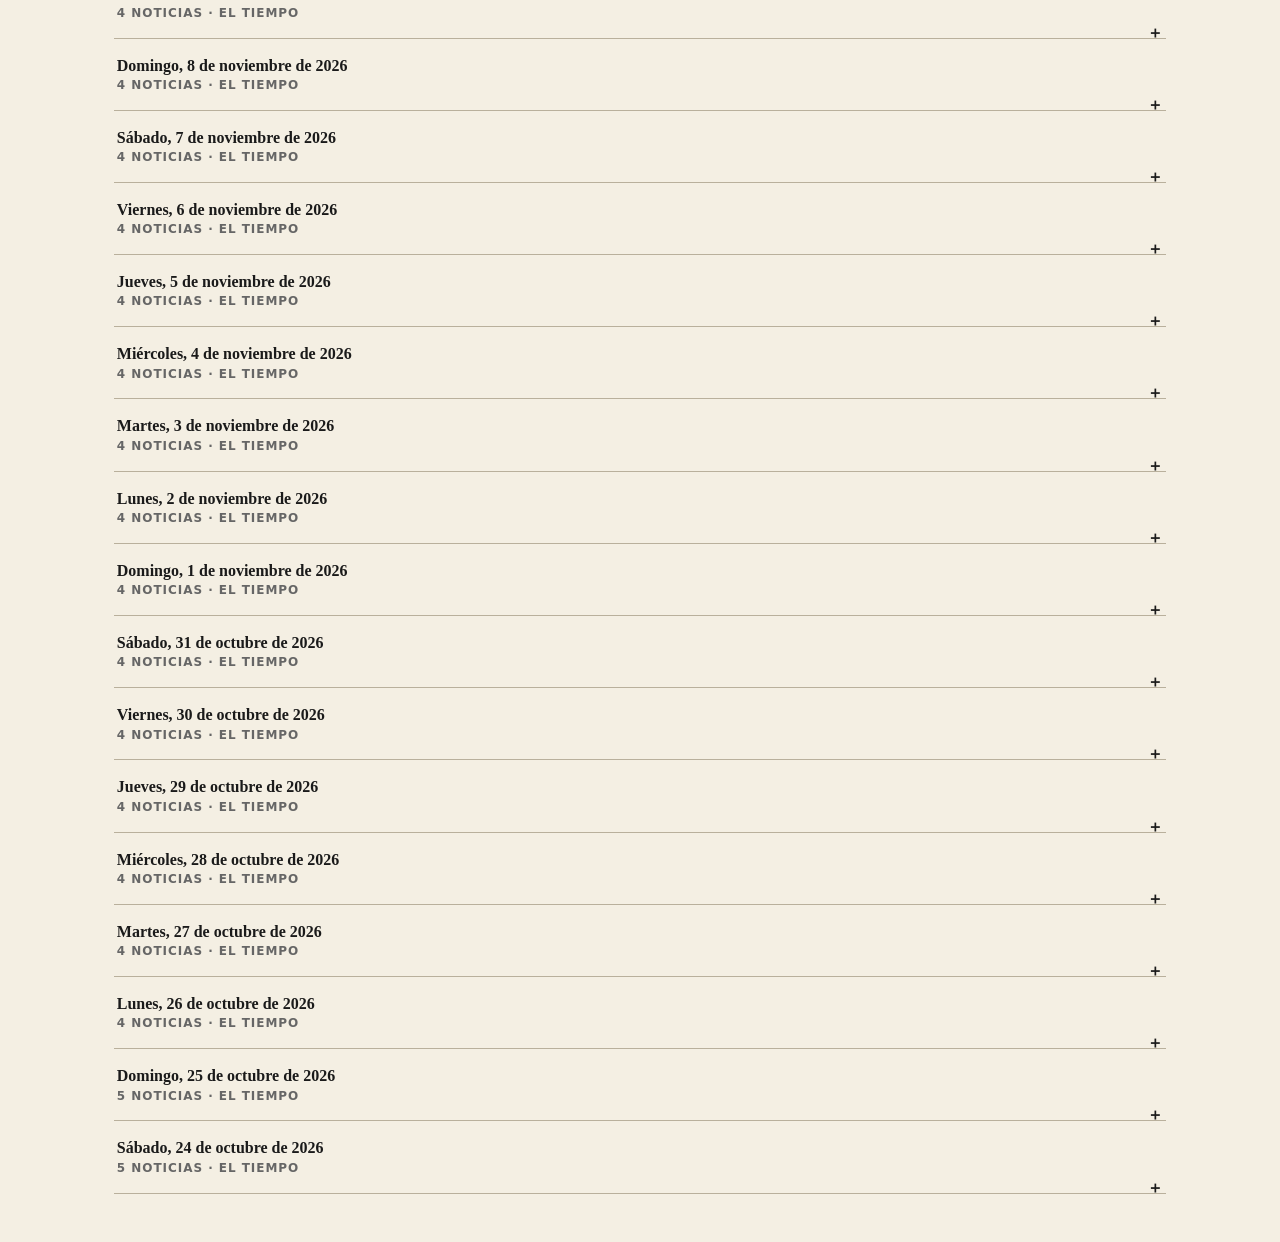
==== commit b14045e0: "Switch Saturday parasha story to simple Hebrew (Vayishlach)" ====
--- a/spanish/index.html
+++ b/spanish/index.html
@@ -6,6 +6,9 @@
 <meta name="robots" content="noindex, nofollow">
 <meta name="theme-color" content="#f4efe3">
 <title>El Diario de Noam — Lecturas diarias</title>
+<link rel="preconnect" href="https://fonts.googleapis.com">
+<link rel="preconnect" href="https://fonts.gstatic.com" crossorigin>
+<link href="https://fonts.googleapis.com/css2?family=Noto+Sans+Hebrew:wght@400;700&family=Noto+Serif+Hebrew:wght@400;700;800&display=swap" rel="stylesheet">
 <style>
 *{box-sizing:border-box}
 html{-webkit-text-size-adjust:100%}
@@ -28,6 +31,11 @@
 article h2{font:800 1.5rem/1.2 Georgia,"Times New Roman",serif;margin:.3rem 0 .7rem}
 article p{margin:0 0 1rem}
 article p:first-of-type::first-letter{float:left;font:800 3.1rem/.85 Georgia,serif;padding:.3rem .4rem 0 0}
+article[lang="he"]{direction:rtl;text-align:right;font-family:"Noto Serif Hebrew","Noto Sans Hebrew","David","Arial Hebrew","Times New Roman",serif}
+article[lang="he"] h2{font-family:"Noto Serif Hebrew","Noto Sans Hebrew","David","Arial Hebrew","Times New Roman",serif}
+article[lang="he"] .kicker{letter-spacing:0;text-transform:none;font-family:"Noto Sans Hebrew","Noto Serif Hebrew","Arial Hebrew","David",sans-serif}
+article[lang="he"] p:first-of-type::first-letter{float:none;font:inherit;padding:0}
+article[lang="he"] .src{direction:ltr;text-align:right;unicode-bidi:isolate}
 
 .wx{border:3px double #1a1a1a;padding:1rem 1.1rem;margin:1.6rem 0 0;background:#fbf8f0}
 .wx h2{font:800 1.3rem/1.2 Georgia,serif;margin:.2rem 0 .6rem}
@@ -62,10 +70,15 @@
 <script>
 const esc = s => String(s ?? "").replace(/[&<>"]/g, c => ({"&":"&amp;","<":"&lt;",">":"&gt;",'"':"&quot;"}[c]));
 const norm = e => e.items ? e : { ...e, items: [{ title: e.title, paragraphs: e.paragraphs, source: e.source }] };
-const item = (it, e) => `<article${/parash[aá]/i.test(it.section||"") ? ' class="parasha"' : ""}><div class="kicker">${esc(it.section || e.topic || "")}</div><h2>${esc(it.title)}</h2>`
-  + (it.paragraphs||[]).map(t => `<p>${esc(t)}</p>`).join("")
-  + (it.source ? `<p class="src">Fuente: <a href="${esc(it.source.url)}" target="_blank" rel="noopener">${esc(it.source.name)}</a></p>` : "")
-  + `</article>`;
+const item = (it, e) => {
+  const he = it.lang === "he";
+  const parasha = he || /parash[aá]|פרשת/.test(it.section || "");
+  const attrs = [parasha ? 'class="parasha"' : "", he ? 'lang="he" dir="rtl"' : ""].filter(Boolean).join(" ");
+  return `<article${attrs ? " " + attrs : ""}><div class="kicker">${esc(it.section || e.topic || "")}</div><h2>${esc(it.title)}</h2>`
+    + (it.paragraphs||[]).map(t => `<p>${esc(t)}</p>`).join("")
+    + (it.source ? `<p class="src"${he ? ' dir="ltr" lang="es"' : ""}>Fuente: <a href="${esc(it.source.url)}" target="_blank" rel="noopener">${esc(it.source.name)}</a></p>` : "")
+    + `</article>`;
+};
 const wx = w => !w ? "" : `<aside class="wx"><div class="kicker">El tiempo</div><h2>${esc(w.heading || (w.place ? "El tiempo hoy en " + w.place : "El tiempo en Melbourne mañana"))}</h2><div class="date">${esc(w.day)}</div>`
   + `<div class="t"><span>Mín. ${esc(w.min)}°C</span><span>Máx. ${esc(w.max)}°C</span><span>Lluvia: ${esc(w.rainChance)}%</span></div>`
   + `<p>${esc(w.summary)}</p>` + (w.source ? `<p class="src">Fuente: <a href="${esc(w.source.url)}" target="_blank" rel="noopener">${esc(w.source.name)}</a></p>` : "") + `</aside>`;
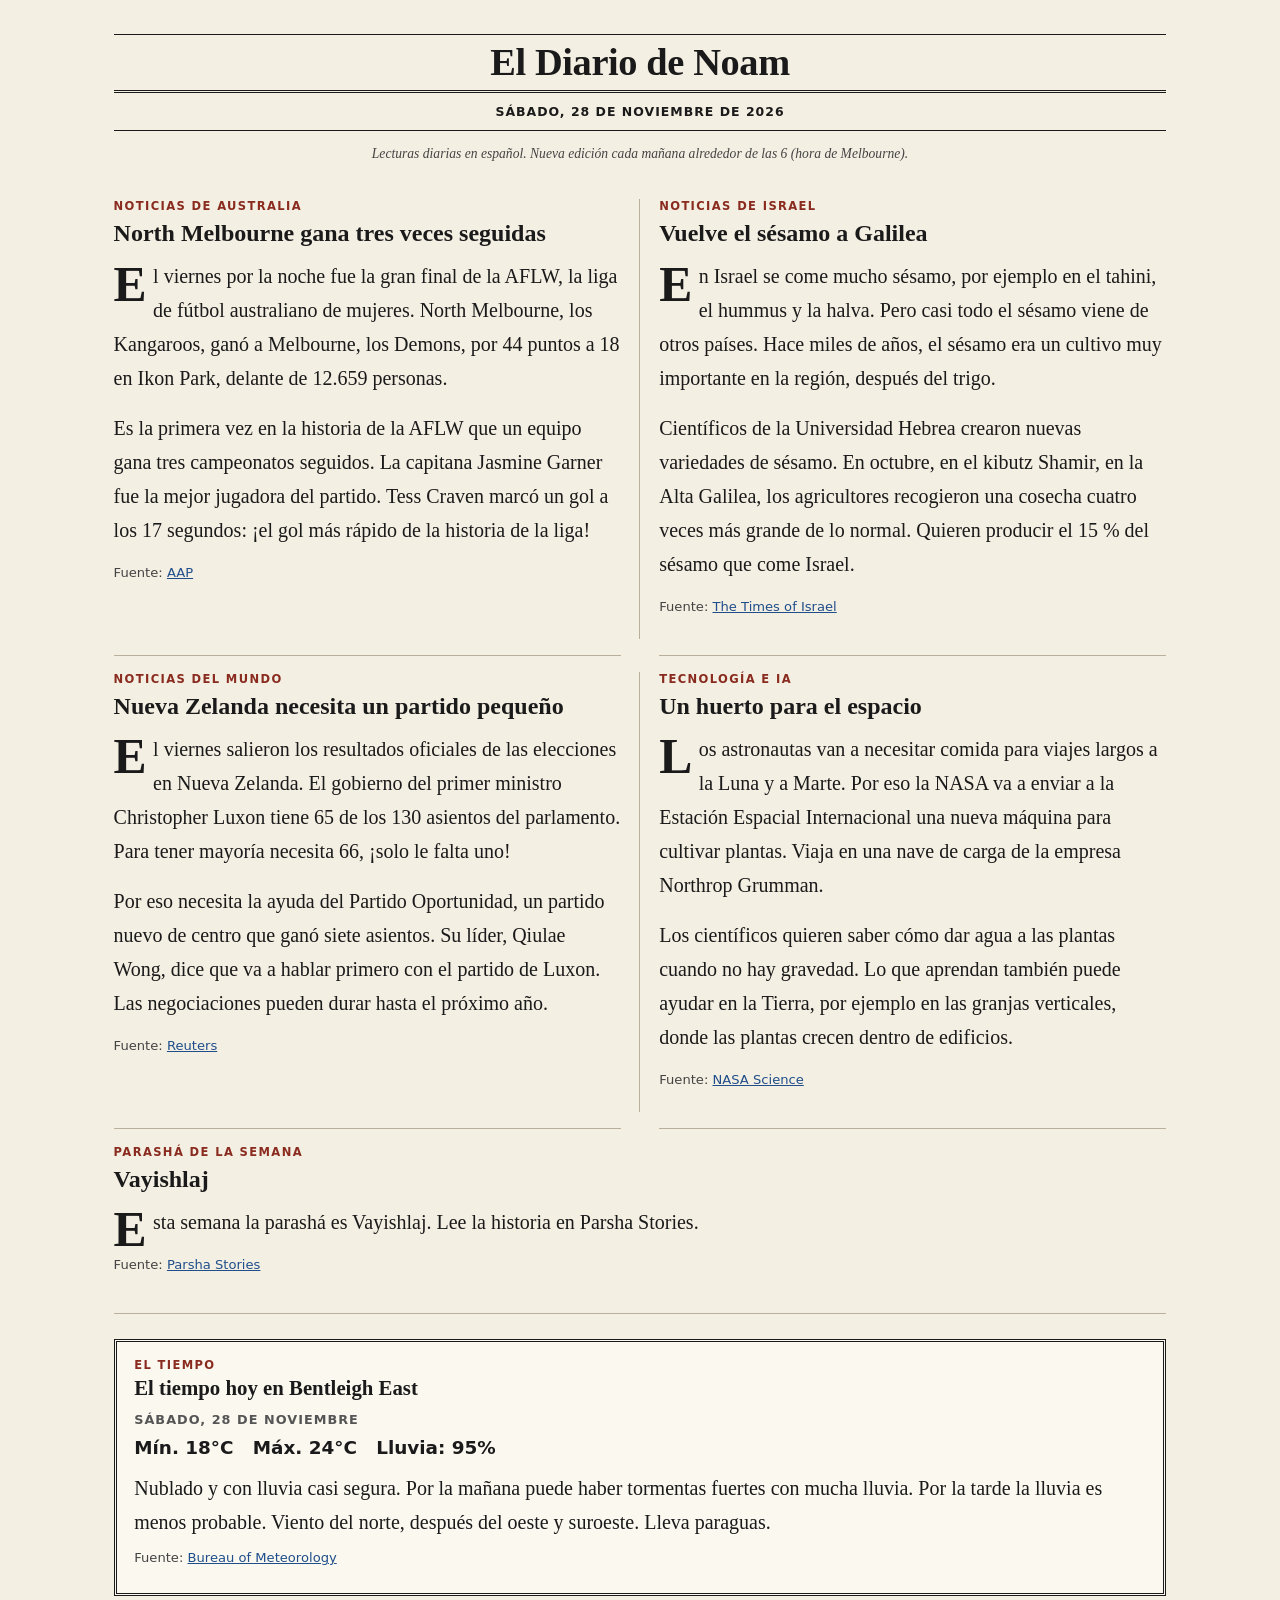
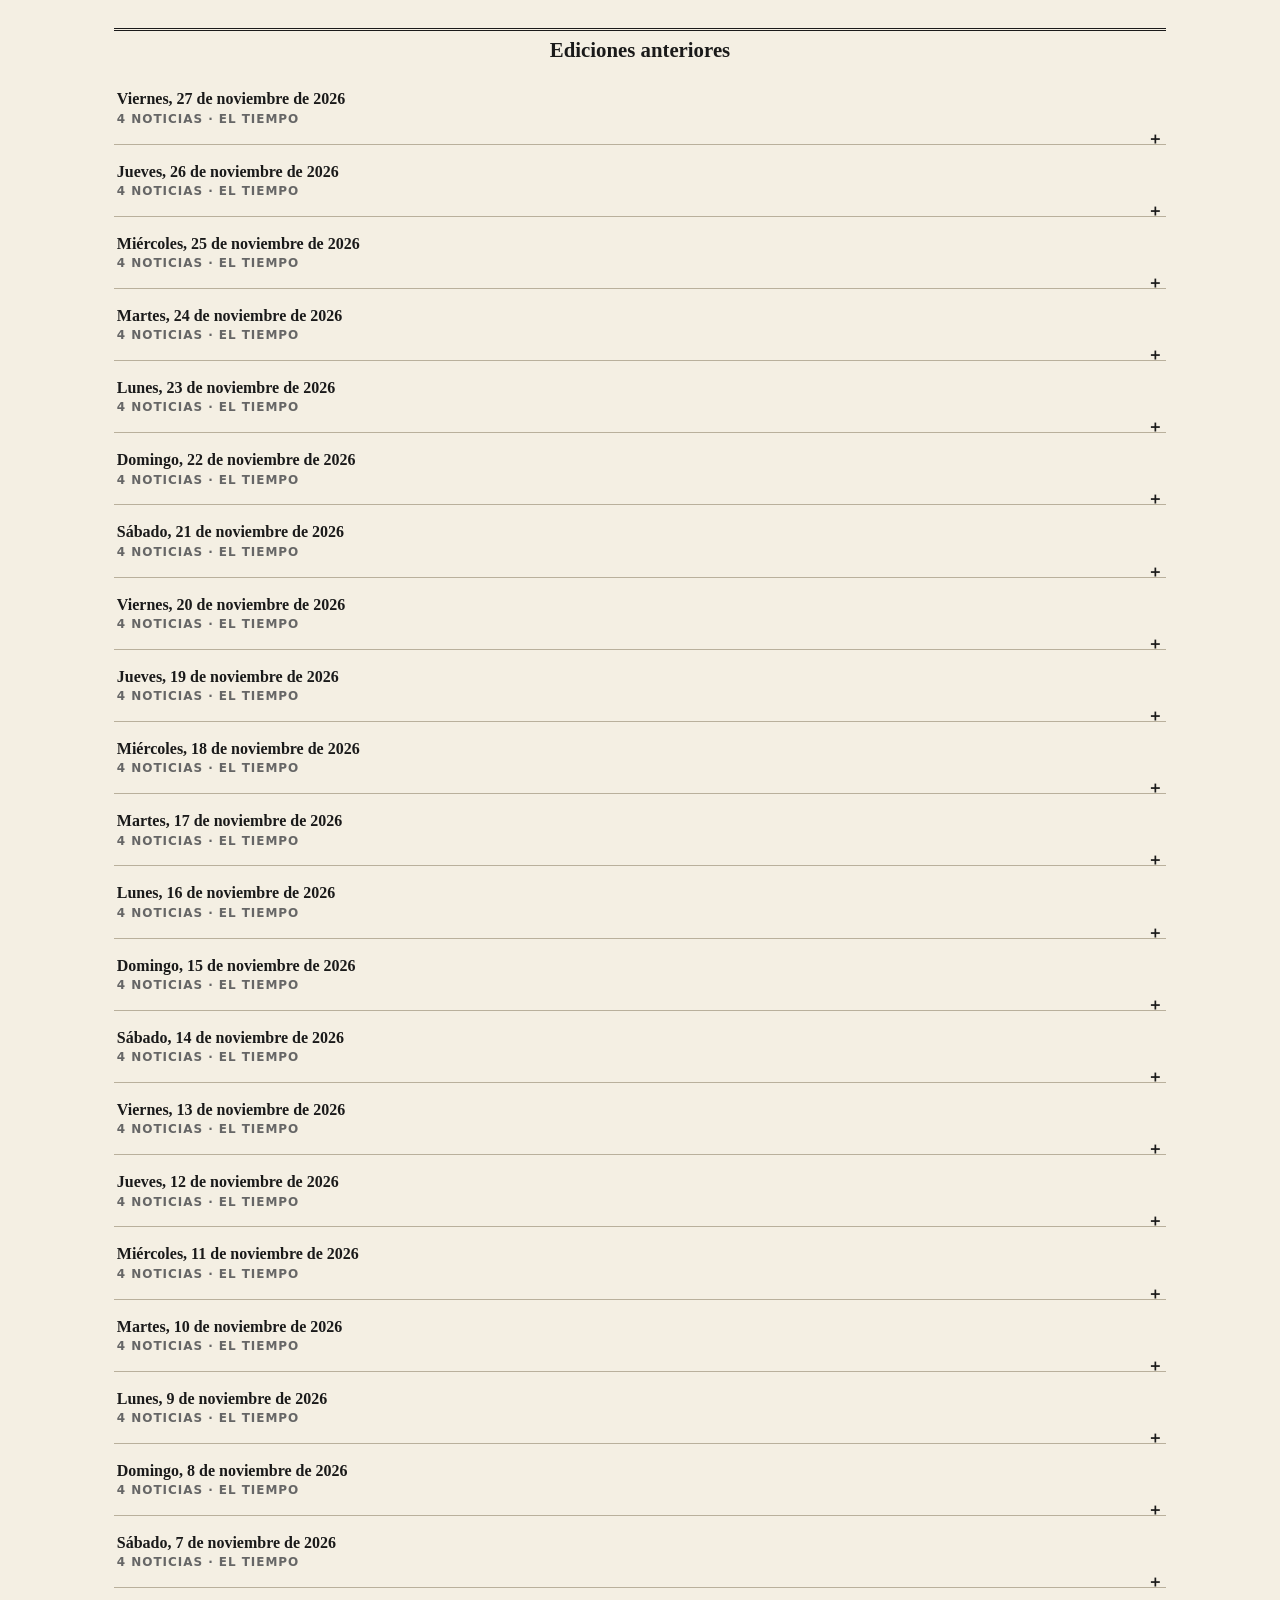
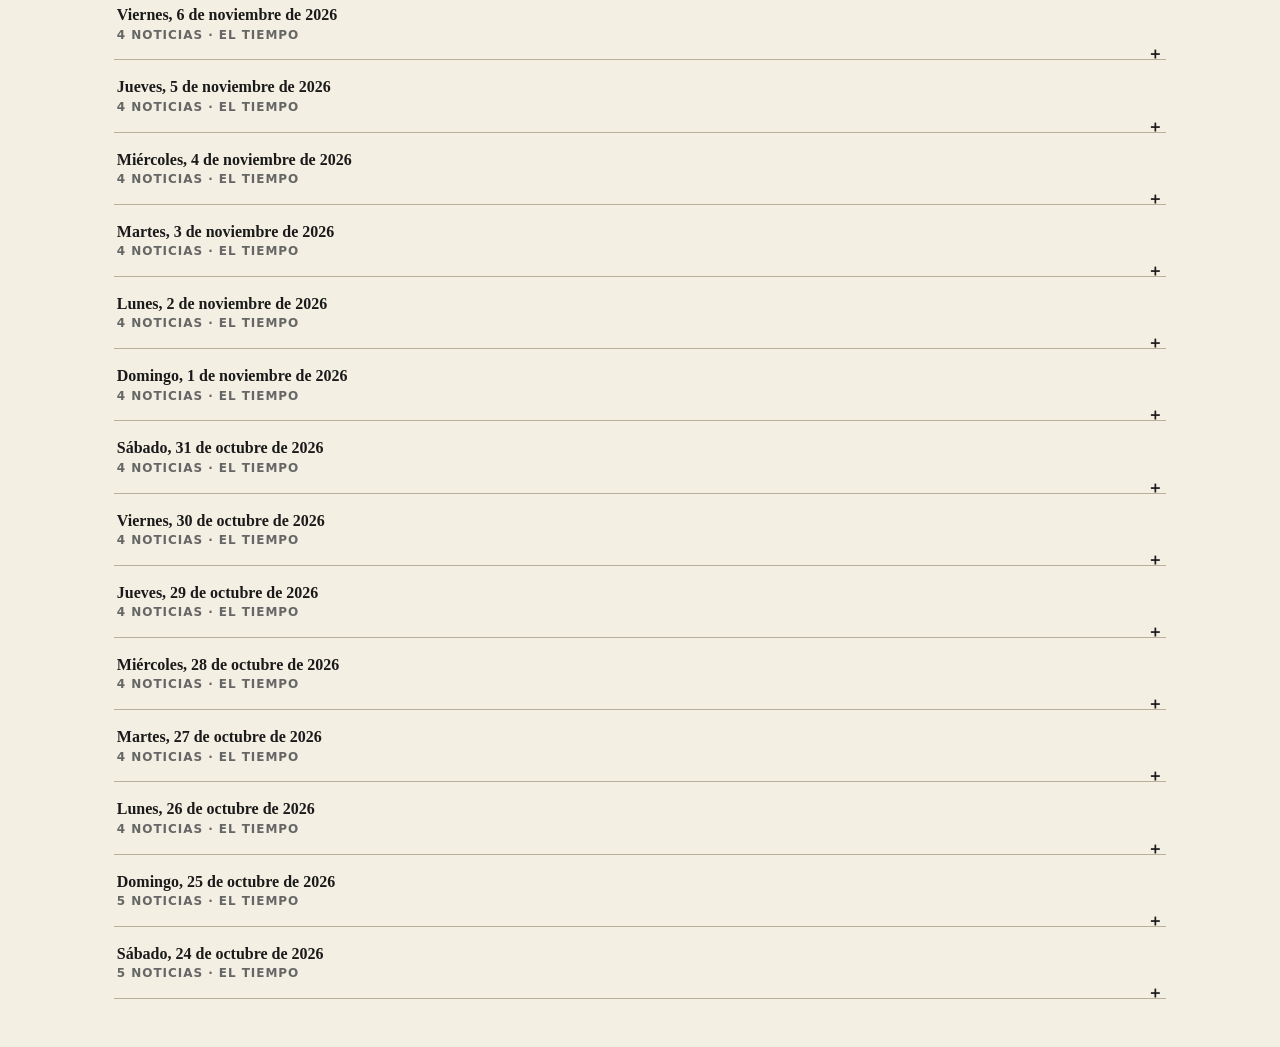
==== commit 1095f2fc: "Replace Saturday parasha retelling with a Parsha Stories reminder link" ====
--- a/spanish/index.html
+++ b/spanish/index.html
@@ -36,6 +36,11 @@
 article[lang="he"] .kicker{letter-spacing:0;text-transform:none;font-family:"Noto Sans Hebrew","Noto Serif Hebrew","Arial Hebrew","David",sans-serif}
 article[lang="he"] p:first-of-type::first-letter{float:none;font:inherit;padding:0}
 article[lang="he"] .src{direction:ltr;text-align:right;unicode-bidi:isolate}
+article.parasha.reminder{padding:.85rem 0 1rem}
+article.parasha.reminder h2{margin:.2rem 0 .45rem;font-size:1.35rem}
+article.parasha.reminder p{margin:0 0 .5rem}
+article.parasha.reminder p:first-of-type::first-letter{float:none;font:inherit;padding:0}
+a.story-link{display:inline-block;padding:.55rem 0;min-height:44px;font:700 1.05rem/1.4 Georgia,"Times New Roman",serif;color:#1f4e8a;text-underline-offset:3px}
 
 .wx{border:3px double #1a1a1a;padding:1rem 1.1rem;margin:1.6rem 0 0;background:#fbf8f0}
 .wx h2{font:800 1.3rem/1.2 Georgia,serif;margin:.2rem 0 .6rem}
@@ -73,11 +78,18 @@
 const item = (it, e) => {
   const he = it.lang === "he";
   const parasha = he || /parash[aá]|פרשת/.test(it.section || "");
-  const attrs = [parasha ? 'class="parasha"' : "", he ? 'lang="he" dir="rtl"' : ""].filter(Boolean).join(" ");
+  const attrs = [parasha ? `class="parasha${he ? "" : " reminder"}"` : "", he ? 'lang="he" dir="rtl"' : ""].filter(Boolean).join(" ");
+  const named = parasha && it.source && (it.paragraphs||[]).some(t => t.includes(it.source.name));
+  const paras = (it.paragraphs||[]).map(t => {
+    let html = esc(t);
+    if (named) html = html.replaceAll(esc(it.source.name), `<a class="story-link" href="${esc(it.source.url)}" target="_blank" rel="noopener">${esc(it.source.name)}</a>`);
+    return `<p>${html}</p>`;
+  }).join("");
+  const src = (it.source && !named)
+    ? `<p class="src"${he ? ' dir="ltr" lang="es"' : ""}>${parasha ? "" : "Fuente: "}<a${parasha ? ' class="story-link"' : ""} href="${esc(it.source.url)}" target="_blank" rel="noopener">${esc(it.source.name)}</a></p>`
+    : "";
   return `<article${attrs ? " " + attrs : ""}><div class="kicker">${esc(it.section || e.topic || "")}</div><h2>${esc(it.title)}</h2>`
-    + (it.paragraphs||[]).map(t => `<p>${esc(t)}</p>`).join("")
-    + (it.source ? `<p class="src"${he ? ' dir="ltr" lang="es"' : ""}>Fuente: <a href="${esc(it.source.url)}" target="_blank" rel="noopener">${esc(it.source.name)}</a></p>` : "")
-    + `</article>`;
+    + paras + src + `</article>`;
 };
 const wx = w => !w ? "" : `<aside class="wx"><div class="kicker">El tiempo</div><h2>${esc(w.heading || (w.place ? "El tiempo hoy en " + w.place : "El tiempo en Melbourne mañana"))}</h2><div class="date">${esc(w.day)}</div>`
   + `<div class="t"><span>Mín. ${esc(w.min)}°C</span><span>Máx. ${esc(w.max)}°C</span><span>Lluvia: ${esc(w.rainChance)}%</span></div>`
